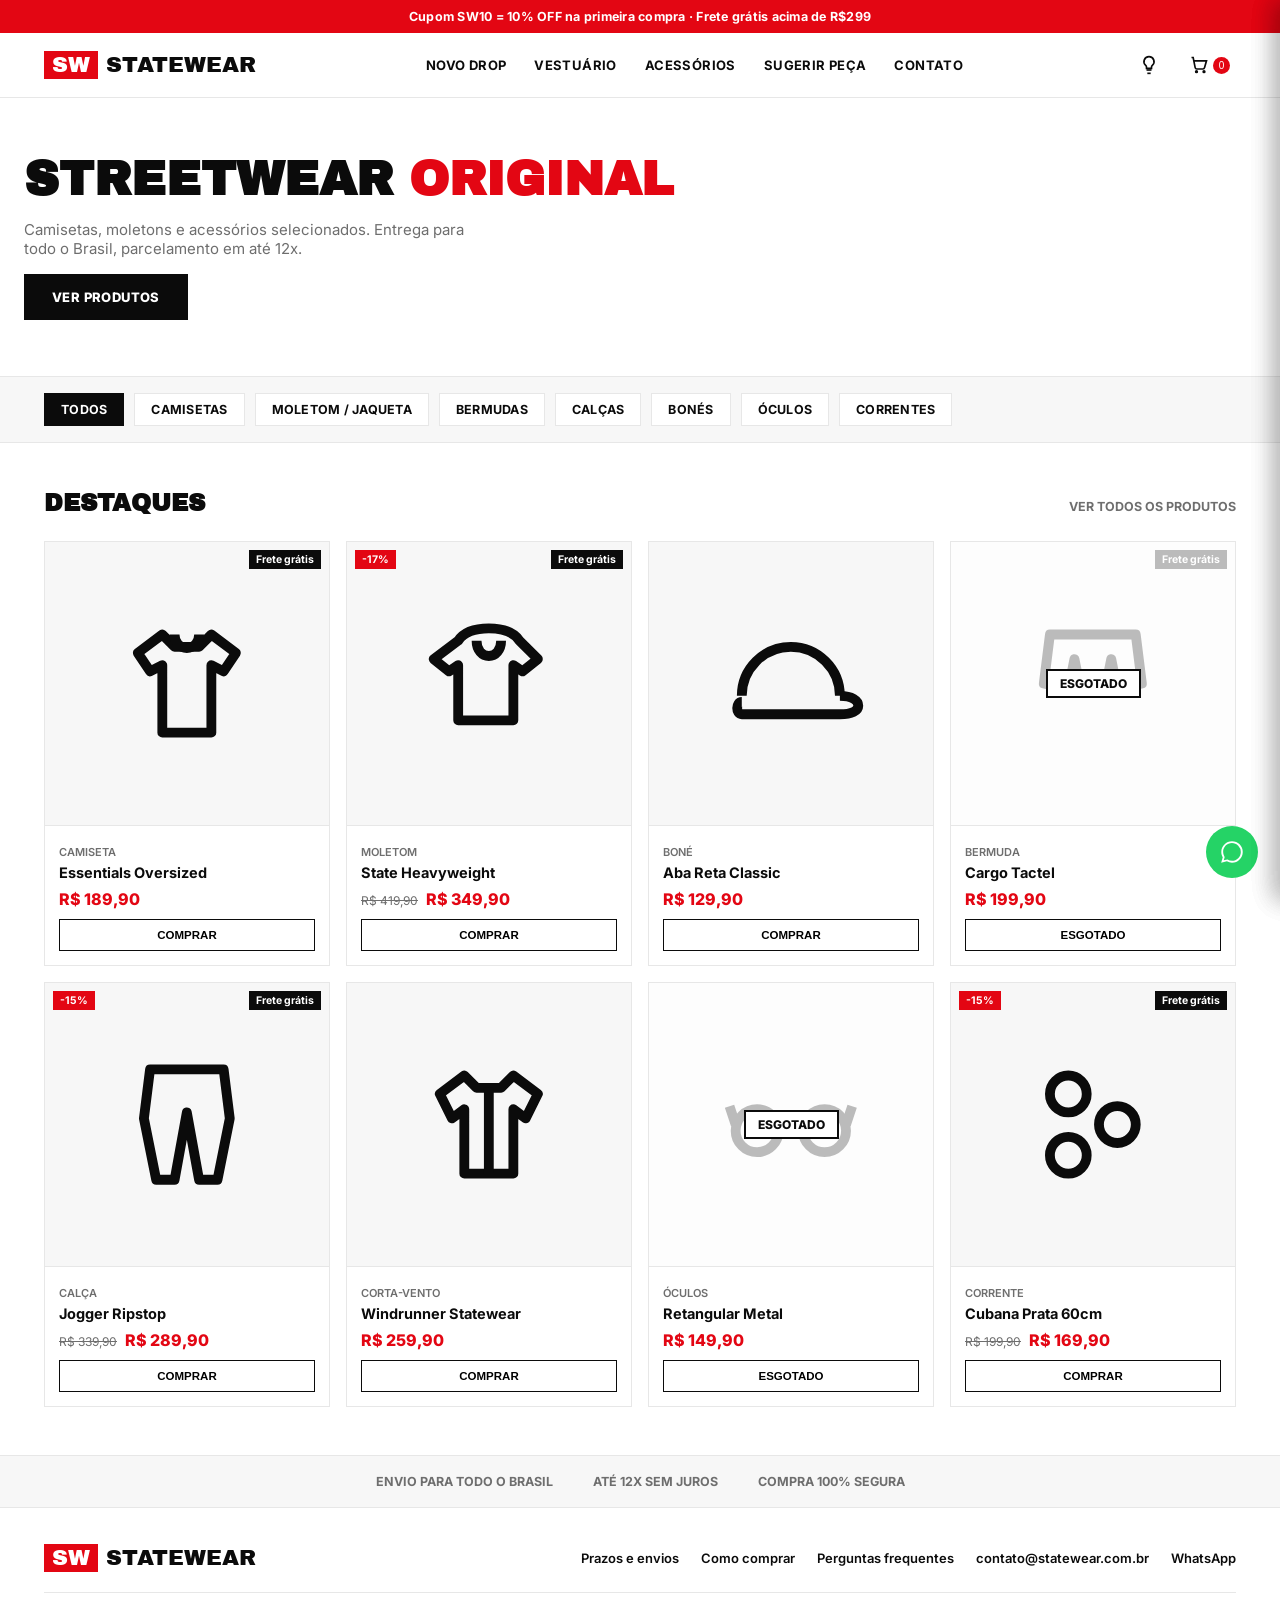
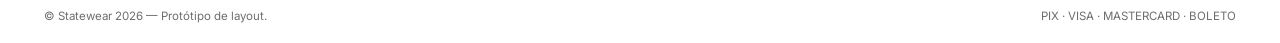
==== index.html @ 1aa6d82e "Add files via upload" ====
<!DOCTYPE html>
<html lang="pt-BR">
<head>
<meta charset="UTF-8">
<meta name="viewport" content="width=device-width, initial-scale=1.0">
<title>STATEWEAR — Streetwear e importados</title>
<link rel="preconnect" href="https://fonts.googleapis.com">
<link rel="preconnect" href="https://fonts.gstatic.com" crossorigin>
<link href="https://fonts.googleapis.com/css2?family=Archivo+Black&family=Inter:wght@400;500;600;700;800&display=swap" rel="stylesheet">
<link rel="stylesheet" href="style.css">
</head>
<body>

<div class="announce">Cupom SW10 = 10% OFF na primeira compra · Frete grátis acima de R$299</div>

<header>
  <div class="nav wrap">
    <a href="#" class="logo"><span class="box">SW</span>STATEWEAR</a>
    <nav class="navlinks">
      <a href="#produtos">Novo drop</a>
      <a href="#produtos">Vestuário</a>
      <a href="#produtos">Acessórios</a>
      <a href="#" id="suggestNavLink">Sugerir peça</a>
      <a href="#contato">Contato</a>
    </nav>
    <div class="navtools">
      <button class="icon-btn" id="suggestBtn" aria-label="Sugerir peça">
        <svg viewBox="0 0 24 24" fill="none" stroke-width="2"><path d="M9 18h6"/><path d="M10 22h4"/><path d="M12 2a6 6 0 0 0-4 10.5c.7.6 1 1.4 1 2.3V16h6v-1.2c0-.9.3-1.7 1-2.3A6 6 0 0 0 12 2z"/></svg>
      </button>
      <button class="icon-btn" id="cartBtn">
        <svg viewBox="0 0 24 24" fill="none" stroke-width="2"><path d="M3 3h2l2.4 12.2a2 2 0 0 0 2 1.6h7.2a2 2 0 0 0 2-1.6L21 7H6"/><circle cx="9" cy="20" r="1"/><circle cx="18" cy="20" r="1"/></svg>
        <span class="cart-count" id="cartCount">0</span>
      </button>
      <button class="burger" id="burgerBtn" aria-label="Menu"><span></span><span></span><span></span></button>
    </div>
  </div>
</header>

<section class="hero">
  <div class="hero__inner">
    <h1>Streetwear <span>original</span></h1>
    <p>Camisetas, moletons e acessórios selecionados. Entrega para todo o Brasil, parcelamento em até 12x.</p>
    <a href="#produtos" class="btn">Ver produtos</a>
  </div>
</section>

<div class="cats-bar">
  <div class="cats-row">
    <a href="#produtos" class="cat-pill active">Todos</a>
    <a href="#produtos" class="cat-pill">Camisetas</a>
    <a href="#produtos" class="cat-pill">Moletom / Jaqueta</a>
    <a href="#produtos" class="cat-pill">Bermudas</a>
    <a href="#produtos" class="cat-pill">Calças</a>
    <a href="#produtos" class="cat-pill">Bonés</a>
    <a href="#produtos" class="cat-pill">Óculos</a>
    <a href="#produtos" class="cat-pill">Correntes</a>
  </div>
</div>

<section id="produtos">
  <div class="wrap">
    <div class="section-head">
      <h2>Destaques</h2>
      <a href="#" class="see-all">Ver todos os produtos</a>
    </div>
    <div class="grid" id="productGrid"></div>
  </div>
</section>

<div class="trust">
  <div class="trust-row">
    <span>Envio para todo o Brasil</span>
    <span>Até 12x sem juros</span>
    <span>Compra 100% segura</span>
  </div>
</div>

<footer id="contato">
  <div class="wrap">
    <div class="foot-row">
      <a href="#" class="logo"><span class="box">SW</span>STATEWEAR</a>
      <div class="foot-links">
        <a href="#">Prazos e envios</a>
        <a href="#">Como comprar</a>
        <a href="#">Perguntas frequentes</a>
        <a href="mailto:contato@statewear.com.br">contato@statewear.com.br</a>
        <a href="https://wa.me/5511999999999" target="_blank">WhatsApp</a>
      </div>
    </div>
    <div class="foot-bottom">
      <span>© Statewear 2026 — Protótipo de layout.</span>
      <span>PIX · VISA · MASTERCARD · BOLETO</span>
    </div>
  </div>
</footer>

<div class="overlay" id="overlay"></div>
<aside class="drawer" id="drawer">
  <button class="drawer-close" id="drawerClose" aria-label="Fechar">×</button>
  <div class="drawer-media" id="drawerMedia"></div>
  <div class="drawer-body">
    <div>
      <span class="drawer-cat" id="drawerCat"></span>
      <h3 class="drawer-name" id="drawerName"></h3>
      <div class="drawer-prices" style="margin-top:8px;">
        <span class="price-old" id="drawerOld"></span>
        <span class="price-new" id="drawerPrice"></span>
      </div>
    </div>

    <div>
      <span class="field-label">Tamanho</span>
      <div class="size-options" id="sizeOptions"></div>
    </div>

    <div>
      <span class="field-label">Quantidade</span>
      <div class="qty-control">
        <button id="qtyMinus" type="button">−</button>
        <span id="qtyValue">1</span>
        <button id="qtyPlus" type="button">+</button>
      </div>
    </div>

    <div>
      <span class="field-label">Calcular frete</span>
      <div class="cep-row">
        <input id="cepInput" type="text" inputmode="numeric" placeholder="00000-000" maxlength="9">
        <button id="calcFreteBtn" type="button">Calcular</button>
      </div>
      <div class="cep-hint">Não sabe o CEP? <a href="http://www.buscacep.correios.com.br/sistemas/buscacep/" target="_blank">Consultar nos Correios</a></div>
      <div id="freteResult"></div>
    </div>

    <button class="drawer-add" id="drawerAddBtn" disabled>Selecione um tamanho</button>
    <span class="drawer-confirm" id="drawerConfirm">Adicionado ao carrinho ✓</span>
  </div>
</aside>

<aside class="drawer" id="cartDrawer">
  <button class="drawer-close" id="cartDrawerClose" aria-label="Fechar">×</button>
  <div class="cart-drawer__header">
    <h3>Seu Carrinho</h3>
  </div>
  <div class="cart-drawer__body">
    <div class="cart-items" id="cartItemsList">
      <div class="cart-empty">Seu carrinho está vazio.</div>
    </div>
  </div>
  <div class="cart-shipping">
    <span class="field-label">Calcular frete</span>
    <div class="cep-row">
      <input id="cartCepInput" type="text" inputmode="numeric" placeholder="00000-000" maxlength="9">
      <button id="cartCalcFreteBtn" type="button">Calcular</button>
    </div>
    <div id="cartFreteOptions"></div>
    <div class="cart-freight-warning" id="cartFreightWarning">O carrinho mudou — calcule o frete de novo antes de finalizar.</div>
  </div>
  <div class="cart-drawer__footer">
    <div class="cart-summary">
      <div class="cart-summary__row">
        <span>Subtotal</span>
        <span id="cartSubtotal">R$ 0,00</span>
      </div>
      <div class="cart-summary__row" id="cartFreteRow" style="display:none;">
        <span>Frete</span>
        <span id="cartFreteValue">R$ 0,00</span>
      </div>
      <div class="cart-summary__row cart-summary__row--total" id="cartTotalRow" style="display:none;">
        <span>Total</span>
        <span id="cartTotalValue">R$ 0,00</span>
      </div>
    </div>
    <button class="drawer-add" id="checkoutBtn" disabled>Selecione o frete</button>
  </div>
</aside>

<aside class="drawer" id="suggestionDrawer">
  <button class="drawer-close" id="suggestionDrawerClose" aria-label="Fechar">×</button>
  <div class="cart-drawer__header">
    <h3>Sugerir uma peça</h3>
  </div>
  <div class="drawer-body">
    <p style="font-size:12.5px;color:var(--gray);margin:0 0 4px;">Não achou o que procurava? Manda pra gente que a gente avalia trazer no próximo lote.</p>

    <div>
      <span class="field-label">Nome da peça *</span>
      <input class="suggestion-input" id="suggName" type="text" placeholder="Ex: Moletom Corteiz Alcatraz">
    </div>

    <div>
      <span class="field-label">Marca / referência</span>
      <input class="suggestion-input" id="suggBrand" type="text" placeholder="Ex: Corteiz, Bape, Essentials...">
    </div>

    <div>
      <span class="field-label">Link de referência</span>
      <input class="suggestion-input" id="suggLink" type="text" placeholder="Link do produto, post do Instagram, etc.">
    </div>

    <div>
      <span class="field-label">Tamanho desejado</span>
      <input class="suggestion-input" id="suggSize" type="text" placeholder="Ex: M">
    </div>

    <div>
      <span class="field-label">Observações</span>
      <textarea class="suggestion-input suggestion-textarea" id="suggNotes" placeholder="Cor, detalhe específico, onde viu a peça..."></textarea>
    </div>

    <div>
      <span class="field-label">Foto de referência</span>
      <div class="upload-area" id="uploadArea">
        <div id="uploadPlaceholder">
          <span class="upload-icon">＋</span>
          <span>Clique ou arraste uma imagem aqui</span>
        </div>
        <div class="upload-preview" id="uploadPreview" style="display:none;">
          <img id="uploadPreviewImg" alt="Pré-visualização da peça sugerida">
          <button type="button" class="upload-remove" id="uploadRemoveBtn">Remover foto</button>
        </div>
        <input type="file" id="suggImageInput" accept="image/*" style="display:none;">
      </div>
    </div>

    <div>
      <span class="field-label">Seu nome *</span>
      <input class="suggestion-input" id="suggYourName" type="text" placeholder="Como podemos te chamar">
    </div>

    <div>
      <span class="field-label">Seu WhatsApp *</span>
      <input class="suggestion-input" id="suggYourPhone" type="text" inputmode="numeric" placeholder="(11) 99999-9999" maxlength="15">
    </div>

    <button class="drawer-add" id="suggestionSendBtn" disabled>Preencha os campos obrigatórios</button>
    <p class="cep-hint" id="suggestionImgHint" style="display:none;">Sua foto foi anexada aqui no navegador — o WhatsApp não permite enviar imagem já preenchida por link, então, na conversa que vai abrir, é só anexar essa mesma foto antes de mandar. 📎</p>
    <span class="drawer-confirm" id="suggestionConfirm">Abrindo o WhatsApp...</span>
  </div>
</aside>

<a class="wa-float" href="https://wa.me/5511972311664" target="_blank" aria-label="WhatsApp">
  <svg viewBox="0 0 24 24"><path d="M12.04 2C6.58 2 2.13 6.45 2.13 11.91c0 1.75.46 3.45 1.33 4.95L2 22l5.29-1.39c1.44.79 3.06 1.2 4.71 1.2h.01c5.46 0 9.91-4.45 9.91-9.91 0-2.65-1.03-5.14-2.9-7.01A9.82 9.82 0 0 0 12.04 2zm0 18.14c-1.48 0-2.93-.4-4.19-1.15l-.3-.18-3.12.82.83-3.04-.2-.31a8.15 8.15 0 0 1-1.25-4.37c0-4.5 3.66-8.16 8.17-8.16 2.18 0 4.23.85 5.77 2.39a8.1 8.1 0 0 1 2.39 5.78c0 4.51-3.67 8.16-8.1 8.16z"/></svg>
</a>

<script src="script.js" defer></script>

</body>
</html>
---- style.css ----
:root {
  --white: #ffffff;
  --black: #0b0b0b;
  --red: #e30613;
  --gray: #6e6e6e;
  --line: #e7e7e7;
  --off: #f7f7f7;
}

* {
  box-sizing: border-box;
}

body {
  margin: 0;
  background: var(--white);
  color: var(--black);
  font-family: 'Inter', sans-serif;
  -webkit-font-smoothing: antialiased;
}

a {
  color: inherit;
  text-decoration: none;
}

img, svg {
  display: block;
  max-width: 100%;
}

.wrap {
  max-width: 1240px;
  margin: 0 auto;
  padding: 0 24px;
}

h1, h2 {
  font-family: 'Archivo Black', sans-serif;
  text-transform: uppercase;
  margin: 0;
  line-height: 1.05;
}

/* ---------- barra de aviso (estática, sem animação) ---------- */
.announce {
  background: var(--red);
  color: var(--white);
  text-align: center;
  padding: 9px 16px;
  font-size: 12.5px;
  font-weight: 700;
  letter-spacing: .02em;
}

/* ---------- header ---------- */
header {
  border-bottom: 1px solid var(--line);
  background: var(--white);
  position: relative; /* para posicionar o menu mobile */
}

.nav {
  display: flex;
  align-items: center;
  justify-content: space-between;
  padding: 18px 24px;
  gap: 20px;
}

.logo {
  font-family: 'Archivo Black', sans-serif;
  font-size: 22px;
  display: flex;
  align-items: center;
  gap: 8px;
}

.logo .box {
  background: var(--red);
  color: var(--white);
  padding: 2px 8px;
}

.navlinks {
  display: flex;
  gap: 28px;
  font-size: 13px;
  font-weight: 700;
  text-transform: uppercase;
  letter-spacing: .03em;
}

.navlinks a:hover {
  color: var(--red);
}

.navtools {
  display: flex;
  align-items: center;
  gap: 18px;
}

.icon-btn {
  background: none;
  border: none;
  cursor: pointer;
  display: flex;
  align-items: center;
  color: var(--black);
}

.icon-btn svg {
  width: 20px;
  height: 20px;
  stroke: var(--black);
}

.cart-count {
  background: var(--red);
  color: var(--white);
  border-radius: 50%;
  width: 17px;
  height: 17px;
  font-size: 10px;
  display: flex;
  align-items: center;
  justify-content: center;
  margin-left: 4px;
}

.burger {
  display: none;
  background: none;
  border: none;
  cursor: pointer;
}

.burger span {
  display: block;
  width: 22px;
  height: 2px;
  background: var(--black);
  margin: 5px 0;
  transition: transform 0.2s ease, opacity 0.2s ease;
}

.burger.active span:nth-child(1) {
  transform: translateY(7px) rotate(45deg);
}

.burger.active span:nth-child(2) {
  opacity: 0;
}

.burger.active span:nth-child(3) {
  transform: translateY(-7px) rotate(-45deg);
}

/* ---------- hero (curto e direto) ---------- */
.hero {
  padding: 56px 24px;
  border-bottom: 1px solid var(--line);
}

.hero__inner {
  max-width: 1240px;
  margin: 0 auto;
  display: flex;
  flex-direction: column;
  align-items: flex-start;
  gap: 16px;
}

.hero h1 {
  font-size: clamp(30px, 4.5vw, 48px);
}

.hero h1 span {
  color: var(--red);
}

.hero p {
  font-size: 15px;
  color: var(--gray);
  max-width: 52ch;
  margin: 0;
}

.btn {
  font-size: 13px;
  font-weight: 800;
  letter-spacing: .03em;
  text-transform: uppercase;
  padding: 13px 26px;
  border: 2px solid var(--black);
  background: var(--black);
  color: var(--white);
  cursor: pointer;
  display: inline-block;
}

.btn:hover {
  background: var(--red);
  border-color: var(--red);
}

/* ---------- categorias: fileira simples de links ---------- */
.cats-bar {
  border-bottom: 1px solid var(--line);
  background: var(--off);
}

.cats-row {
  display: flex;
  flex-wrap: wrap;
  gap: 10px;
  padding: 16px 24px;
  max-width: 1240px;
  margin: 0 auto;
}

.cat-pill {
  font-size: 12.5px;
  font-weight: 700;
  text-transform: uppercase;
  letter-spacing: .02em;
  padding: 8px 16px;
  border: 1px solid var(--line);
  background: var(--white);
}

.cat-pill:hover {
  border-color: var(--black);
}

.cat-pill.active {
  background: var(--black);
  color: var(--white);
  border-color: var(--black);
}

/* ---------- seção de produtos ---------- */
section {
  padding: 48px 0;
}

.section-head {
  display: flex;
  justify-content: space-between;
  align-items: baseline;
  margin-bottom: 24px;
}

.section-head h2 {
  font-size: 24px;
}

.see-all {
  font-size: 12.5px;
  font-weight: 700;
  text-transform: uppercase;
  color: var(--gray);
}

.see-all:hover {
  color: var(--red);
}

.grid {
  display: grid;
  grid-template-columns: repeat(4, 1fr);
  gap: 16px;
}

.card {
  border: 1px solid var(--line);
  cursor: pointer;
}

.card .add-btn {
  cursor: pointer;
}

.card__media {
  position: relative;
  overflow: hidden;
  background: var(--off);
  border-bottom: 1px solid var(--line);
  width: 100%;
  aspect-ratio: 1/1;
}

@supports not (aspect-ratio: 1/1) {
  .card__media {
    height: 0;
    padding-top: 100%;
  }
}

.card__media .angle {
  position: absolute;
  inset: 0;
  display: flex;
  align-items: center;
  justify-content: center;
}

.card__media .angle svg {
  width: 52%;
  height: 52%;
  stroke: var(--black);
}

.card__media .angle.back {
  opacity: 0;
}

.card:hover .angle.front {
  opacity: 0;
}

.card:hover .angle.back {
  opacity: 1;
}

.angle {
  transition: opacity .12s ease;
}

.badge {
  position: absolute;
  top: 8px;
  left: 8px;
  background: var(--red);
  color: var(--white);
  font-size: 10.5px;
  font-weight: 700;
  padding: 3px 7px;
  z-index: 2;
}

.badge.free {
  left: auto;
  right: 8px;
  background: var(--black);
}

.sold-out {
  position: absolute;
  inset: 0;
  background: rgba(255, 255, 255, .72);
  display: flex;
  align-items: center;
  justify-content: center;
  z-index: 3;
}

.sold-out span {
  border: 2px solid var(--black);
  font-size: 12px;
  font-weight: 800;
  padding: 5px 12px;
  background: var(--white);
  text-transform: uppercase;
}

.card__body {
  padding: 14px;
}

.card__cat {
  font-size: 11px;
  color: var(--gray);
  text-transform: uppercase;
  font-weight: 600;
}

.card__name {
  display: block;
  font-size: 14.5px;
  font-weight: 700;
  margin: 4px 0 8px;
}

.card__prices {
  display: flex;
  align-items: baseline;
  gap: 8px;
  margin-bottom: 10px;
}

.price-old {
  font-size: 12px;
  color: var(--gray);
  text-decoration: line-through;
}

.price-new {
  font-size: 16px;
  font-weight: 800;
  color: var(--red);
}

.add-btn {
  width: 100%;
  font-size: 11.5px;
  font-weight: 700;
  text-transform: uppercase;
  border: 1px solid var(--black);
  background: var(--white);
  padding: 9px;
  cursor: pointer;
}

.add-btn:hover {
  background: var(--black);
  color: var(--white);
}

.add-btn:disabled {
  opacity: .35;
  cursor: not-allowed;
}

/* ---------- faixa de confiança (texto simples, sem ícones) ---------- */
.trust {
  border-top: 1px solid var(--line);
  border-bottom: 1px solid var(--line);
  background: var(--off);
}

.trust-row {
  display: flex;
  justify-content: center;
  gap: 40px;
  flex-wrap: wrap;
  padding: 18px 24px;
  font-size: 12.5px;
  font-weight: 700;
  text-transform: uppercase;
  color: var(--gray);
}

/* ---------- footer minimalista ---------- */
footer {
  padding: 36px 0 20px;
}

.foot-row {
  display: flex;
  justify-content: space-between;
  align-items: center;
  flex-wrap: wrap;
  gap: 16px;
  padding-bottom: 20px;
  border-bottom: 1px solid var(--line);
}

.foot-links {
  display: flex;
  gap: 22px;
  font-size: 13px;
  font-weight: 600;
  flex-wrap: wrap;
}

.foot-links a:hover {
  color: var(--red);
}

.foot-bottom {
  display: flex;
  justify-content: space-between;
  padding-top: 16px;
  font-size: 11.5px;
  color: var(--gray);
  flex-wrap: wrap;
  gap: 10px;
}

/* ---------- painel do produto (drawer) ---------- */
.overlay {
  position: fixed;
  inset: 0;
  background: rgba(11, 11, 11, .5);
  z-index: 300;
  opacity: 0;
  pointer-events: none;
  transition: opacity .18s ease;
}

.overlay.open {
  opacity: 1;
  pointer-events: auto;
}

.drawer {
  position: fixed;
  top: 0;
  right: 0;
  height: 100%;
  width: 420px;
  max-width: 92vw;
  background: var(--white);
  z-index: 301;
  transform: translateX(100%);
  transition: transform .22s ease;
  display: flex;
  flex-direction: column;
  overflow-y: auto;
  box-shadow: -6px 0 24px rgba(0, 0, 0, .12);
}

.drawer.open {
  transform: translateX(0);
}

.drawer-close {
  position: absolute;
  top: 14px;
  right: 14px;
  background: none;
  border: none;
  cursor: pointer;
  font-size: 22px;
  line-height: 1;
  width: 32px;
  height: 32px;
}

.drawer-media {
  background: var(--off);
  border-bottom: 1px solid var(--line);
  display: flex;
  align-items: center;
  justify-content: center;
  position: relative;
  width: 100%;
  aspect-ratio: 1/1;
}

@supports not (aspect-ratio: 1/1) {
  .drawer-media {
    height: 0;
    padding-top: 100%;
  }
  .drawer-media svg {
    position: absolute;
    top: 50%;
    left: 50%;
    transform: translate(-50%, -50%);
  }
}

.drawer-media svg {
  width: 44%;
  height: 44%;
  stroke: var(--black);
}

.drawer-body {
  padding: 20px 22px 28px;
  display: flex;
  flex-direction: column;
  gap: 18px;
}

.suggestion-input {
  width: 100%;
  border: 1px solid var(--line);
  padding: 10px 12px;
  font-size: 13.5px;
  font-family: 'Inter', sans-serif;
  background: var(--white);
  color: var(--black);
}

.suggestion-input:focus {
  outline: none;
  border-color: var(--black);
}

.suggestion-textarea {
  resize: vertical;
  min-height: 70px;
  font-family: 'Inter', sans-serif;
}

.upload-area {
  border: 1.5px dashed var(--line);
  padding: 18px;
  text-align: center;
  cursor: pointer;
  transition: border-color .12s ease, background .12s ease;
}

.upload-area:hover,
.upload-area.dragover {
  border-color: var(--black);
  background: var(--off);
}

.upload-area #uploadPlaceholder {
  display: flex;
  flex-direction: column;
  align-items: center;
  gap: 6px;
  font-size: 12.5px;
  color: var(--gray);
  font-weight: 600;
}

.upload-icon {
  font-size: 22px;
  line-height: 1;
  color: var(--gray);
}

.upload-preview {
  display: flex;
  flex-direction: column;
  align-items: center;
  gap: 10px;
}

.upload-preview img {
  max-width: 100%;
  max-height: 160px;
  border: 1px solid var(--line);
  object-fit: cover;
}

.upload-remove {
  background: none;
  border: none;
  color: var(--gray);
  font-size: 11.5px;
  font-weight: 700;
  text-decoration: underline;
  cursor: pointer;
  padding: 0;
  text-transform: uppercase;
}

.upload-remove:hover {
  color: var(--red);
}

.drawer-cat {
  font-size: 11px;
  color: var(--gray);
  text-transform: uppercase;
  font-weight: 700;
}

.drawer-name {
  font-family: 'Archivo Black', sans-serif;
  font-size: 20px;
  text-transform: uppercase;
  margin: 2px 0 0;
}

.drawer-prices {
  display: flex;
  align-items: baseline;
  gap: 10px;
}

.drawer-prices .price-old {
  font-size: 13px;
}

.drawer-prices .price-new {
  font-size: 22px;
}

.field-label {
  font-size: 11.5px;
  font-weight: 700;
  text-transform: uppercase;
  letter-spacing: .03em;
  color: var(--gray);
  margin-bottom: 8px;
  display: block;
}

.size-options {
  display: flex;
  flex-wrap: wrap;
  gap: 8px;
}

.size-opt {
  min-width: 44px;
  padding: 9px 10px;
  border: 1px solid var(--line);
  background: var(--white);
  font-size: 12.5px;
  font-weight: 700;
  cursor: pointer;
  text-align: center;
}

.size-opt:hover {
  border-color: var(--black);
}

.size-opt.selected {
  border-color: var(--black);
  background: var(--black);
  color: var(--white);
}

.qty-control {
  display: flex;
  align-items: center;
  border: 1px solid var(--line);
  width: fit-content;
}

.qty-control button {
  width: 36px;
  height: 36px;
  background: var(--white);
  border: none;
  font-size: 16px;
  cursor: pointer;
}

.qty-control button:hover {
  background: var(--off);
}

.qty-control span {
  width: 40px;
  text-align: center;
  font-size: 14px;
  font-weight: 700;
}

.cep-row {
  display: flex;
  gap: 8px;
}

.cep-row input {
  flex: 1;
  border: 1px solid var(--line);
  padding: 10px 12px;
  font-size: 13.5px;
  font-family: 'Inter', sans-serif;
}

.cep-row input:focus {
  outline: none;
  border-color: var(--black);
}

.cep-row button {
  padding: 10px 16px;
  border: 1px solid var(--black);
  background: var(--white);
  font-size: 12px;
  font-weight: 700;
  text-transform: uppercase;
  cursor: pointer;
  white-space: nowrap;
}

.cep-row button:hover {
  background: var(--black);
  color: var(--white);
}

.cep-row button:disabled {
  opacity: .4;
  cursor: not-allowed;
}

.cep-hint {
  font-size: 11.5px;
  color: var(--gray);
  margin-top: 6px;
}

.cep-hint a {
  text-decoration: underline;
}

.frete-result {
  margin-top: 12px;
  display: flex;
  flex-direction: column;
  gap: 8px;
}

.frete-opt {
  display: flex;
  justify-content: space-between;
  align-items: center;
  border: 1px solid var(--line);
  padding: 10px 12px;
  font-size: 13px;
}

.frete-opt.selectable {
  cursor: pointer;
  transition: border-color .12s ease, background .12s ease;
}

.frete-opt.selectable:hover {
  border-color: var(--black);
}

.frete-opt.selectable.selected {
  border-color: var(--black);
  background: var(--off);
  font-weight: 700;
}

.frete-opt b {
  font-weight: 800;
}

.frete-opt .free-tag {
  color: var(--red);
  font-weight: 800;
}

.frete-loc {
  font-size: 12px;
  color: var(--gray);
  margin-bottom: 2px;
}

.frete-error {
  font-size: 12.5px;
  color: var(--red);
  margin-top: 6px;
}

.drawer-add {
  margin-top: 4px;
  width: 100%;
  padding: 14px;
  font-size: 13px;
  font-weight: 800;
  text-transform: uppercase;
  letter-spacing: .03em;
  border: 2px solid var(--black);
  background: var(--black);
  color: var(--white);
  cursor: pointer;
}

.drawer-add:hover {
  background: var(--red);
  border-color: var(--red);
}

.drawer-add:disabled {
  background: var(--white);
  color: var(--gray);
  border-color: var(--line);
  cursor: not-allowed;
}

.drawer-confirm {
  font-size: 12.5px;
  color: var(--red);
  font-weight: 700;
  text-align: center;
  display: none;
}

.drawer-confirm.show {
  display: block;
}

@media (max-width: 520px) {
  .drawer {
    width: 100%;
    max-width: 100%;
  }
}

/* ---------- whatsapp float ---------- */
.wa-float {
  position: fixed;
  bottom: 22px;
  right: 22px;
  z-index: 200;
  width: 52px;
  height: 52px;
  border-radius: 50%;
  background: #25D366;
  display: flex;
  align-items: center;
  justify-content: center;
}

.wa-float svg {
  width: 26px;
  height: 26px;
  fill: var(--white);
}

/* ---------- mobile ---------- */
@media (max-width: 860px) {
  .navlinks {
    display: none;
    position: absolute;
    top: 100%;
    left: 0;
    width: 100%;
    background: var(--white);
    border-bottom: 1px solid var(--line);
    flex-direction: column;
    padding: 20px 24px;
    gap: 16px;
    z-index: 100;
    box-shadow: 0 10px 15px rgba(0,0,0,0.05);
  }
  .navlinks.open {
    display: flex;
  }
  .burger {
    display: block;
  }
  .grid {
    grid-template-columns: repeat(2, 1fr);
    gap: 12px;
  }
  .wrap {
    padding: 0 16px;
  }
}

@media (max-width: 520px) {
  .card__name {
    font-size: 13px;
    margin: 2px 0 6px;
  }
  .price-new {
    font-size: 14px;
  }
  .price-old {
    font-size: 11px;
  }
  .card__cat {
    font-size: 10px;
  }
  .add-btn {
    font-size: 10.5px;
    padding: 8px;
  }
  .card__body {
    padding: 10px;
  }
}

@media (max-width: 480px) {
  .trust-row {
    gap: 14px;
  }
  .foot-row {
    flex-direction: column;
    align-items: flex-start;
  }
}

/* ---------- cart drawer styles ---------- */
.cart-drawer__header {
  padding: 24px 22px 14px;
  border-bottom: 1px solid var(--line);
}

.cart-drawer__header h3 {
  font-family: 'Archivo Black', sans-serif;
  font-size: 20px;
  text-transform: uppercase;
  margin: 0;
}

.cart-drawer__body {
  flex: 1;
  overflow-y: auto;
  padding: 22px;
}

.cart-drawer__footer {
  padding: 22px;
  border-top: 1px solid var(--line);
  background: var(--white);
}

.cart-empty {
  text-align: center;
  color: var(--gray);
  font-size: 14px;
  padding: 40px 0;
}

.cart-items {
  display: flex;
  flex-direction: column;
  gap: 16px;
}

.cart-item {
  display: flex;
  gap: 12px;
  border-bottom: 1px solid var(--line);
  padding-bottom: 16px;
}

.cart-item:last-child {
  border-bottom: none;
  padding-bottom: 0;
}

.cart-item__media {
  width: 70px;
  height: 70px;
  background: var(--off);
  border: 1px solid var(--line);
  display: flex;
  align-items: center;
  justify-content: center;
  flex-shrink: 0;
  position: relative;
}

.cart-item__media svg {
  width: 60%;
  height: 60%;
  stroke: var(--black);
}

.cart-item__info {
  flex: 1;
  display: flex;
  flex-direction: column;
  justify-content: space-between;
}

.cart-item__name {
  font-size: 13.5px;
  font-weight: 700;
  text-transform: uppercase;
  margin: 0;
}

.cart-item__meta {
  font-size: 11px;
  color: var(--gray);
  font-weight: 600;
  margin-top: 2px;
  display: block;
}

.cart-item__bottom {
  display: flex;
  justify-content: space-between;
  align-items: center;
  margin-top: 6px;
}

.cart-item__qty {
  display: flex;
  align-items: center;
  border: 1px solid var(--line);
}

.cart-item__qty button {
  width: 24px;
  height: 24px;
  background: var(--white);
  border: none;
  font-size: 12px;
  cursor: pointer;
  display: flex;
  align-items: center;
  justify-content: center;
}

.cart-item__qty button:hover {
  background: var(--off);
}

.cart-item__qty span {
  width: 28px;
  text-align: center;
  font-size: 12px;
  font-weight: 700;
}

.cart-item__price {
  font-size: 14px;
  font-weight: 800;
  color: var(--red);
}

.cart-item__remove {
  background: none;
  border: none;
  color: var(--gray);
  font-size: 11px;
  font-weight: 700;
  cursor: pointer;
  padding: 0;
  text-transform: uppercase;
}

.cart-item__remove:hover {
  color: var(--red);
}

.cart-summary {
  display: flex;
  flex-direction: column;
  gap: 8px;
  margin-bottom: 16px;
}

.cart-summary__row {
  display: flex;
  justify-content: space-between;
  font-size: 13px;
  font-weight: 700;
  text-transform: uppercase;
}

.cart-summary__row--total {
  font-size: 16px;
  padding-top: 10px;
  border-top: 1px solid var(--line);
}

.cart-shipping {
  padding: 0 22px 16px;
  border-bottom: 1px solid var(--line);
  margin-bottom: 16px;
}

.cart-shipping .frete-result {
  margin-top: 10px;
}

.cart-freight-warning {
  font-size: 11.5px;
  color: var(--red);
  font-weight: 700;
  margin-top: 8px;
  display: none;
}

.cart-freight-warning.show {
  display: block;
}
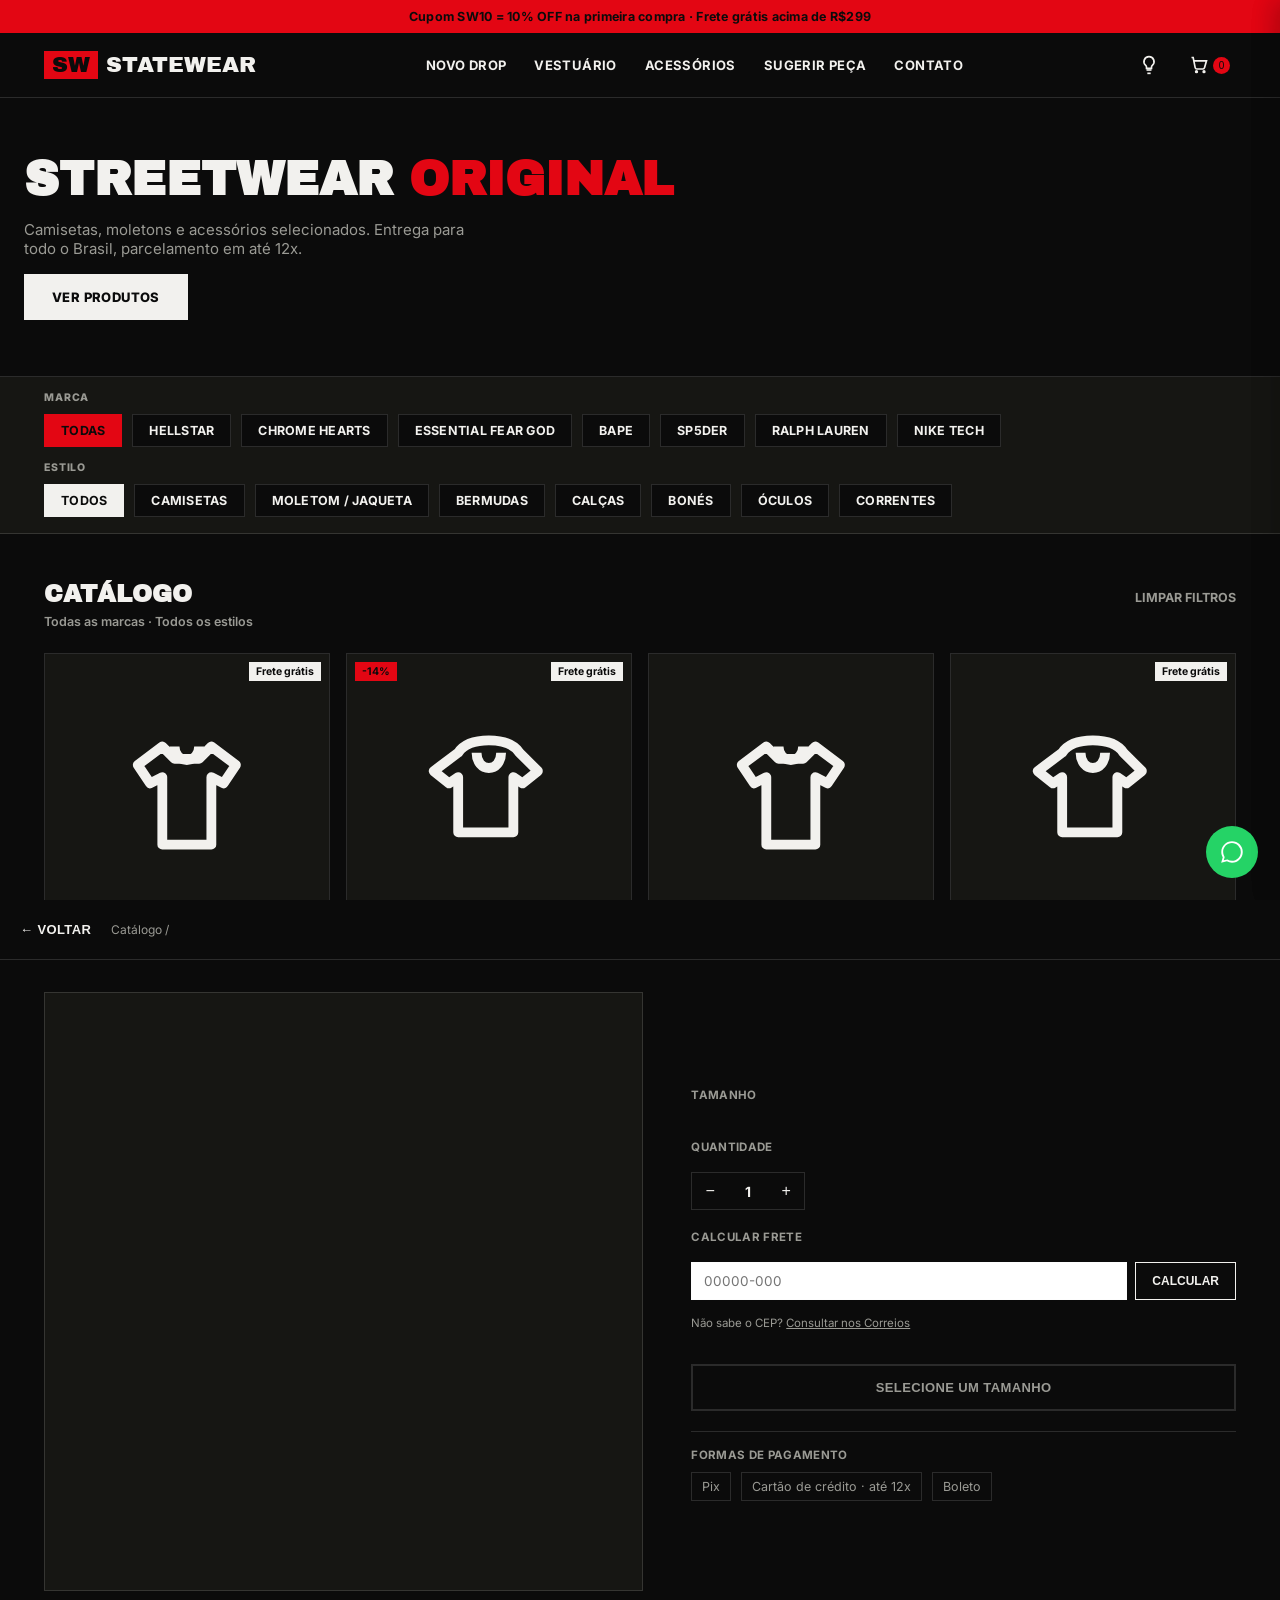
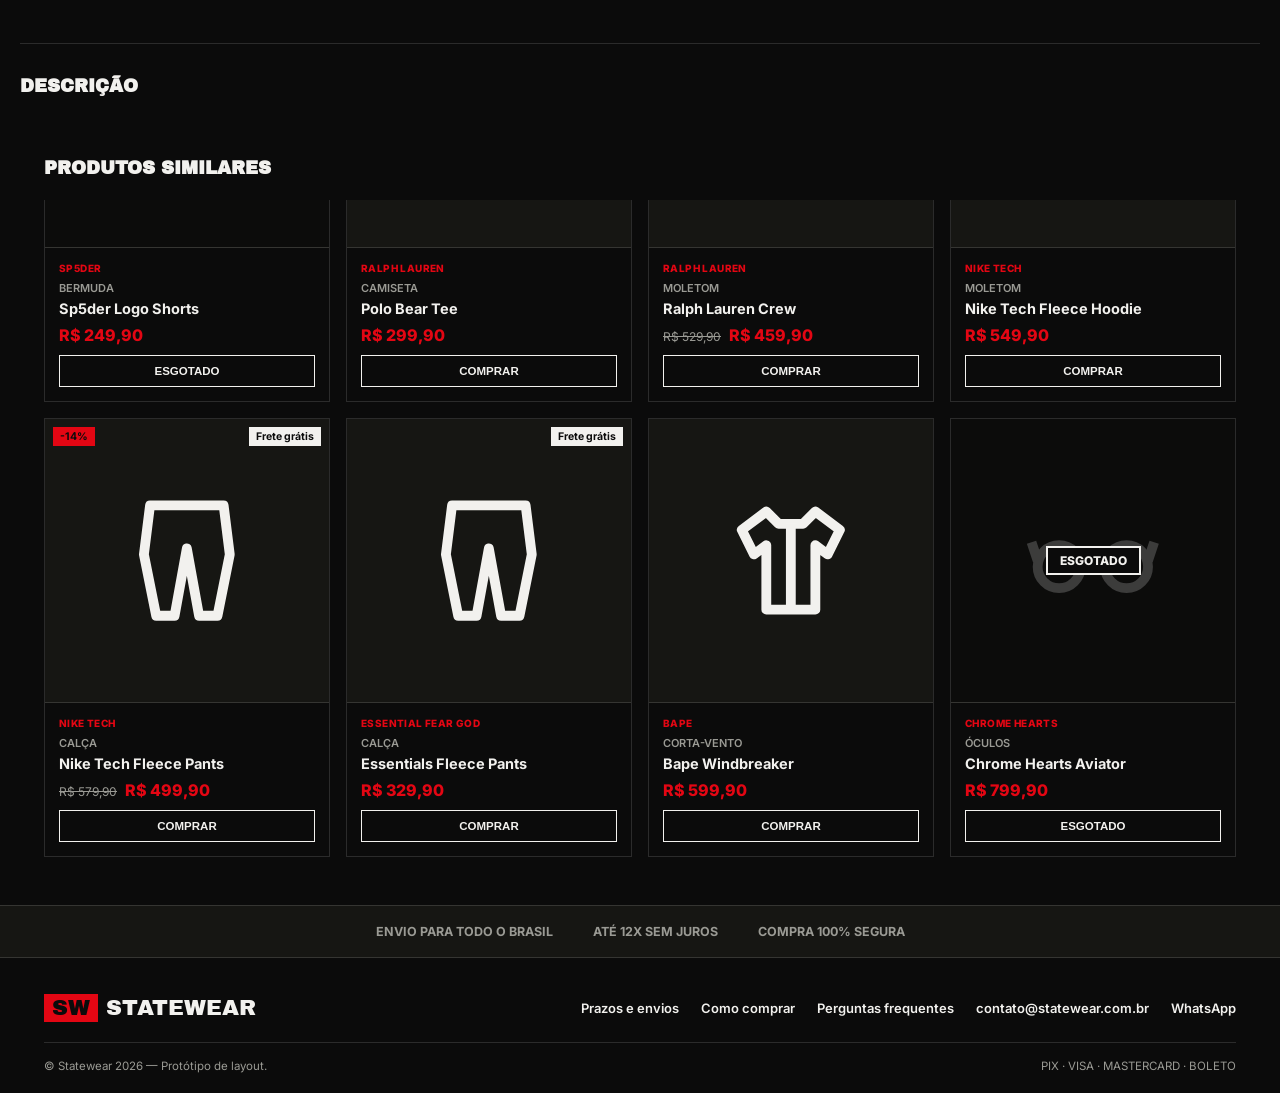
==== commit c53f894d: "Add files via upload" ====
--- a/index.html
+++ b/index.html
@@ -44,26 +44,46 @@
   </div>
 </section>
 
-<div class="cats-bar">
-  <div class="cats-row">
-    <a href="#produtos" class="cat-pill active">Todos</a>
-    <a href="#produtos" class="cat-pill">Camisetas</a>
-    <a href="#produtos" class="cat-pill">Moletom / Jaqueta</a>
-    <a href="#produtos" class="cat-pill">Bermudas</a>
-    <a href="#produtos" class="cat-pill">Calças</a>
-    <a href="#produtos" class="cat-pill">Bonés</a>
-    <a href="#produtos" class="cat-pill">Óculos</a>
-    <a href="#produtos" class="cat-pill">Correntes</a>
+<div class="filters-bar">
+  <div class="filter-group">
+    <span class="filter-label">Marca</span>
+    <div class="filter-row brands-row" id="brandsRow">
+      <button type="button" class="filter-pill active" data-brand="Todas">Todas</button>
+      <button type="button" class="filter-pill" data-brand="HELLSTAR">Hellstar</button>
+      <button type="button" class="filter-pill" data-brand="CHROME HEARTS">Chrome Hearts</button>
+      <button type="button" class="filter-pill" data-brand="ESSENTIAL FEAR GOD">Essential Fear God</button>
+      <button type="button" class="filter-pill" data-brand="BAPE">Bape</button>
+      <button type="button" class="filter-pill" data-brand="SP5DER">Sp5der</button>
+      <button type="button" class="filter-pill" data-brand="RALPH LAUREN">Ralph Lauren</button>
+      <button type="button" class="filter-pill" data-brand="NIKE TECH">Nike Tech</button>
+    </div>
+  </div>
+  <div class="filter-group">
+    <span class="filter-label">Estilo</span>
+    <div class="filter-row cats-row" id="catsRow">
+      <button type="button" class="filter-pill active" data-category="Todos">Todos</button>
+      <button type="button" class="filter-pill" data-category="Camisetas">Camisetas</button>
+      <button type="button" class="filter-pill" data-category="Moletom / Jaqueta">Moletom / Jaqueta</button>
+      <button type="button" class="filter-pill" data-category="Bermudas">Bermudas</button>
+      <button type="button" class="filter-pill" data-category="Calças">Calças</button>
+      <button type="button" class="filter-pill" data-category="Bonés">Bonés</button>
+      <button type="button" class="filter-pill" data-category="Óculos">Óculos</button>
+      <button type="button" class="filter-pill" data-category="Correntes">Correntes</button>
+    </div>
   </div>
 </div>
 
 <section id="produtos">
   <div class="wrap">
     <div class="section-head">
-      <h2>Destaques</h2>
-      <a href="#" class="see-all">Ver todos os produtos</a>
+      <div>
+        <h2 id="catalogTitle">Catálogo</h2>
+        <p class="catalog-subtitle" id="catalogSubtitle">Todas as marcas · Todos os estilos</p>
+      </div>
+      <a href="#" class="see-all" id="clearFiltersBtn">Limpar filtros</a>
     </div>
     <div class="grid" id="productGrid"></div>
+    <p class="catalog-empty" id="catalogEmpty" hidden>Nenhuma peça encontrada com esses filtros. Tente outra marca ou estilo.</p>
   </div>
 </section>
 
@@ -95,50 +115,89 @@
 </footer>
 
 <div class="overlay" id="overlay"></div>
-<aside class="drawer" id="drawer">
-  <button class="drawer-close" id="drawerClose" aria-label="Fechar">×</button>
-  <div class="drawer-media" id="drawerMedia"></div>
-  <div class="drawer-body">
-    <div>
-      <span class="drawer-cat" id="drawerCat"></span>
-      <h3 class="drawer-name" id="drawerName"></h3>
-      <div class="drawer-prices" style="margin-top:8px;">
-        <span class="price-old" id="drawerOld"></span>
-        <span class="price-new" id="drawerPrice"></span>
-      </div>
-    </div>
-
-    <div>
-      <span class="field-label">Tamanho</span>
-      <div class="size-options" id="sizeOptions"></div>
-    </div>
-
-    <div>
-      <span class="field-label">Quantidade</span>
-      <div class="qty-control">
-        <button id="qtyMinus" type="button">−</button>
-        <span id="qtyValue">1</span>
-        <button id="qtyPlus" type="button">+</button>
-      </div>
-    </div>
-
-    <div>
-      <span class="field-label">Calcular frete</span>
-      <div class="cep-row">
-        <input id="cepInput" type="text" inputmode="numeric" placeholder="00000-000" maxlength="9">
-        <button id="calcFreteBtn" type="button">Calcular</button>
-      </div>
-      <div class="cep-hint">Não sabe o CEP? <a href="http://www.buscacep.correios.com.br/sistemas/buscacep/" target="_blank">Consultar nos Correios</a></div>
-      <div id="freteResult"></div>
-    </div>
-
-    <button class="drawer-add" id="drawerAddBtn" disabled>Selecione um tamanho</button>
-    <span class="drawer-confirm" id="drawerConfirm">Adicionado ao carrinho ✓</span>
-  </div>
-</aside>
+
+<div class="product-page" id="productPage">
+  <div class="product-page__topbar">
+    <button class="back-btn" id="productBackBtn" aria-label="Voltar">← Voltar</button>
+    <div class="breadcrumb"><a href="#produtos" id="breadcrumbCatalogo">Catálogo</a> / <span id="breadcrumbCat"></span></div>
+  </div>
+
+  <div class="product-page__scroll">
+    <div class="wrap product-page__layout">
+
+      <div class="product-gallery">
+        <div class="gallery-main" id="galleryMain">
+          <span class="badge" id="galleryDiscount" style="display:none;"></span>
+          <span class="badge free" id="galleryFree" style="display:none;">Frete grátis</span>
+          <div class="sold-out" id="gallerySoldOut" style="display:none;"><span>Esgotado</span></div>
+          <div id="galleryImage"></div>
+        </div>
+        <div class="gallery-thumbs" id="galleryThumbs"></div>
+      </div>
+
+      <div class="product-info">
+        <span class="drawer-brand" id="drawerBrand"></span>
+        <span class="drawer-cat" id="drawerCat"></span>
+        <h1 class="product-title" id="drawerName"></h1>
+
+        <div class="drawer-prices">
+          <span class="price-old" id="drawerOld"></span>
+          <span class="price-new" id="drawerPrice"></span>
+        </div>
+        <div class="installments" id="installments"></div>
+
+        <div class="field-block">
+          <span class="field-label">Tamanho</span>
+          <div class="size-options" id="sizeOptions"></div>
+        </div>
+
+        <div class="field-block">
+          <span class="field-label">Quantidade</span>
+          <div class="qty-control">
+            <button id="qtyMinus" type="button">−</button>
+            <span id="qtyValue">1</span>
+            <button id="qtyPlus" type="button">+</button>
+          </div>
+        </div>
+
+        <div class="field-block">
+          <span class="field-label">Calcular frete</span>
+          <div class="cep-row">
+            <input id="cepInput" type="text" inputmode="numeric" placeholder="00000-000" maxlength="9">
+            <button id="calcFreteBtn" type="button">Calcular</button>
+          </div>
+          <div class="cep-hint">Não sabe o CEP? <a href="http://www.buscacep.correios.com.br/sistemas/buscacep/" target="_blank">Consultar nos Correios</a></div>
+          <div id="freteResult"></div>
+        </div>
+
+        <button class="drawer-add" id="drawerAddBtn" disabled>Selecione um tamanho</button>
+        <span class="drawer-confirm" id="drawerConfirm">Adicionado ao carrinho ✓</span>
+
+        <div class="payment-methods">
+          <span class="field-label">Formas de pagamento</span>
+          <div class="payment-list">
+            <span>Pix</span><span>Cartão de crédito · até 12x</span><span>Boleto</span>
+          </div>
+        </div>
+      </div>
+    </div>
+
+    <div class="wrap product-description">
+      <h3>Descrição</h3>
+      <p id="productDescription"></p>
+    </div>
+
+    <div class="wrap similar-products">
+      <h3>Produtos similares</h3>
+      <div class="grid" id="similarGrid"></div>
+    </div>
+  </div>
+</div>
+
 
 <aside class="drawer" id="cartDrawer">
   <button class="drawer-close" id="cartDrawerClose" aria-label="Fechar">×</button>
+  <div class="drawer-scroll">
   <div class="cart-drawer__header">
     <h3>Seu Carrinho</h3>
   </div>
@@ -173,10 +232,12 @@
     </div>
     <button class="drawer-add" id="checkoutBtn" disabled>Selecione o frete</button>
   </div>
+  </div>
 </aside>
 
 <aside class="drawer" id="suggestionDrawer">
   <button class="drawer-close" id="suggestionDrawerClose" aria-label="Fechar">×</button>
+  <div class="drawer-scroll">
   <div class="cart-drawer__header">
     <h3>Sugerir uma peça</h3>
   </div>
@@ -237,9 +298,10 @@
     <p class="cep-hint" id="suggestionImgHint" style="display:none;">Sua foto foi anexada aqui no navegador — o WhatsApp não permite enviar imagem já preenchida por link, então, na conversa que vai abrir, é só anexar essa mesma foto antes de mandar. 📎</p>
     <span class="drawer-confirm" id="suggestionConfirm">Abrindo o WhatsApp...</span>
   </div>
+  </div>
 </aside>
 
-<a class="wa-float" href="https://wa.me/5511972311664" target="_blank" aria-label="WhatsApp">
+<a class="wa-float" href="https://wa.me/5511999999999" target="_blank" aria-label="WhatsApp">
   <svg viewBox="0 0 24 24"><path d="M12.04 2C6.58 2 2.13 6.45 2.13 11.91c0 1.75.46 3.45 1.33 4.95L2 22l5.29-1.39c1.44.79 3.06 1.2 4.71 1.2h.01c5.46 0 9.91-4.45 9.91-9.91 0-2.65-1.03-5.14-2.9-7.01A9.82 9.82 0 0 0 12.04 2zm0 18.14c-1.48 0-2.93-.4-4.19-1.15l-.3-.18-3.12.82.83-3.04-.2-.31a8.15 8.15 0 0 1-1.25-4.37c0-4.5 3.66-8.16 8.17-8.16 2.18 0 4.23.85 5.77 2.39a8.1 8.1 0 0 1 2.39 5.78c0 4.51-3.67 8.16-8.1 8.16z"/></svg>
 </a>
 
--- a/style.css
+++ b/style.css
@@ -1,10 +1,10 @@
 :root {
-  --white: #ffffff;
-  --black: #0b0b0b;
+  --white: #0b0b0b;
+  --black: #f2f1ee;
   --red: #e30613;
-  --gray: #6e6e6e;
-  --line: #e7e7e7;
-  --off: #f7f7f7;
+  --gray: #9a9a94;
+  --line: rgba(242, 241, 238, 0.14);
+  --off: #161613;
 }
 
 * {
@@ -57,7 +57,7 @@
 header {
   border-bottom: 1px solid var(--line);
   background: var(--white);
-  position: relative; /* para posicionar o menu mobile */
+  position: relative;
 }
 
 .nav {
@@ -142,19 +142,7 @@
   height: 2px;
   background: var(--black);
   margin: 5px 0;
-  transition: transform 0.2s ease, opacity 0.2s ease;
-}
-
-.burger.active span:nth-child(1) {
-  transform: translateY(7px) rotate(45deg);
-}
-
-.burger.active span:nth-child(2) {
-  opacity: 0;
-}
-
-.burger.active span:nth-child(3) {
-  transform: translateY(-7px) rotate(-45deg);
+  transition: transform .2s ease, opacity .2s ease;
 }
 
 /* ---------- hero (curto e direto) ---------- */
@@ -205,22 +193,39 @@
   border-color: var(--red);
 }
 
-/* ---------- categorias: fileira simples de links ---------- */
-.cats-bar {
+/* ---------- filtros: marca + estilo ---------- */
+.filters-bar {
   border-bottom: 1px solid var(--line);
   background: var(--off);
 }
 
-.cats-row {
+.filter-group {
+  max-width: 1240px;
+  margin: 0 auto;
+  padding: 14px 24px 0;
+}
+
+.filter-group:last-child {
+  padding-bottom: 16px;
+}
+
+.filter-label {
+  display: block;
+  font-size: 10.5px;
+  font-weight: 800;
+  text-transform: uppercase;
+  letter-spacing: .08em;
+  color: var(--gray);
+  margin-bottom: 10px;
+}
+
+.filter-row {
   display: flex;
   flex-wrap: wrap;
   gap: 10px;
-  padding: 16px 24px;
-  max-width: 1240px;
-  margin: 0 auto;
-}
-
-.cat-pill {
+}
+
+.filter-pill {
   font-size: 12.5px;
   font-weight: 700;
   text-transform: uppercase;
@@ -228,6 +233,55 @@
   padding: 8px 16px;
   border: 1px solid var(--line);
   background: var(--white);
+  color: var(--black);
+  cursor: pointer;
+  font-family: 'Inter', sans-serif;
+}
+
+.filter-pill:hover {
+  border-color: var(--black);
+}
+
+.filter-pill.active {
+  background: var(--black);
+  color: var(--white);
+  border-color: var(--black);
+}
+
+.brands-row .filter-pill.active {
+  background: var(--red);
+  border-color: var(--red);
+}
+
+.catalog-subtitle {
+  margin: 6px 0 0;
+  font-size: 12.5px;
+  color: var(--gray);
+  font-weight: 600;
+}
+
+.catalog-empty {
+  text-align: center;
+  color: var(--gray);
+  font-size: 14px;
+  padding: 48px 16px;
+  border: 1px dashed var(--line);
+}
+
+/* ---------- categorias (legado removido — usa .filter-pill) ---------- */
+.cats-bar {
+  display: none;
+}
+
+.cat-pill {
+  font-size: 12.5px;
+  font-weight: 700;
+  text-transform: uppercase;
+  letter-spacing: .02em;
+  padding: 8px 16px;
+  border: 1px solid var(--line);
+  background: var(--white);
+  color: var(--black);
 }
 
 .cat-pill:hover {
@@ -349,7 +403,7 @@
 .sold-out {
   position: absolute;
   inset: 0;
-  background: rgba(255, 255, 255, .72);
+  background: rgba(10, 10, 10, .78);
   display: flex;
   align-items: center;
   justify-content: center;
@@ -369,6 +423,16 @@
   padding: 14px;
 }
 
+.card__brand {
+  display: block;
+  font-size: 10px;
+  color: var(--red);
+  text-transform: uppercase;
+  font-weight: 800;
+  letter-spacing: .04em;
+  margin-bottom: 2px;
+}
+
 .card__cat {
   font-size: 11px;
   color: var(--gray);
@@ -409,6 +473,7 @@
   text-transform: uppercase;
   border: 1px solid var(--black);
   background: var(--white);
+  color: var(--black);
   padding: 9px;
   cursor: pointer;
 }
@@ -508,8 +573,14 @@
   transition: transform .22s ease;
   display: flex;
   flex-direction: column;
+  overflow: hidden;
+  box-shadow: -6px 0 24px rgba(0, 0, 0, .12);
+}
+
+.drawer-scroll {
+  flex: 1 1 auto;
   overflow-y: auto;
-  box-shadow: -6px 0 24px rgba(0, 0, 0, .12);
+  -webkit-overflow-scrolling: touch;
 }
 
 .drawer.open {
@@ -520,13 +591,17 @@
   position: absolute;
   top: 14px;
   right: 14px;
-  background: none;
-  border: none;
-  cursor: pointer;
-  font-size: 22px;
+  background: var(--white);
+  color: var(--black);
+  border: 1px solid var(--line);
+  border-radius: 50%;
+  cursor: pointer;
+  font-size: 20px;
   line-height: 1;
-  width: 32px;
-  height: 32px;
+  width: 36px;
+  height: 36px;
+  z-index: 5;
+  box-shadow: 0 2px 6px rgba(0, 0, 0, .08);
 }
 
 .drawer-media {
@@ -647,6 +722,15 @@
   color: var(--red);
 }
 
+.drawer-brand {
+  font-size: 11px;
+  color: var(--red);
+  text-transform: uppercase;
+  font-weight: 800;
+  letter-spacing: .04em;
+  display: block;
+}
+
 .drawer-cat {
   font-size: 11px;
   color: var(--gray);
@@ -696,6 +780,7 @@
   padding: 9px 10px;
   border: 1px solid var(--line);
   background: var(--white);
+  color: var(--black);
   font-size: 12.5px;
   font-weight: 700;
   cursor: pointer;
@@ -723,6 +808,7 @@
   width: 36px;
   height: 36px;
   background: var(--white);
+  color: var(--black);
   border: none;
   font-size: 16px;
   cursor: pointer;
@@ -761,6 +847,7 @@
   padding: 10px 16px;
   border: 1px solid var(--black);
   background: var(--white);
+  color: var(--black);
   font-size: 12px;
   font-weight: 700;
   text-transform: uppercase;
@@ -903,7 +990,7 @@
 .wa-float svg {
   width: 26px;
   height: 26px;
-  fill: var(--white);
+  fill: #ffffff;
 }
 
 /* ---------- mobile ---------- */
@@ -913,20 +1000,35 @@
     position: absolute;
     top: 100%;
     left: 0;
-    width: 100%;
+    right: 0;
+    flex-direction: column;
+    gap: 0;
     background: var(--white);
     border-bottom: 1px solid var(--line);
-    flex-direction: column;
-    padding: 20px 24px;
-    gap: 16px;
-    z-index: 100;
-    box-shadow: 0 10px 15px rgba(0,0,0,0.05);
+    box-shadow: 0 10px 18px rgba(0, 0, 0, .07);
+    z-index: 90;
   }
   .navlinks.open {
     display: flex;
   }
+  .navlinks a {
+    padding: 15px 24px;
+    border-bottom: 1px solid var(--line);
+  }
+  .navlinks a:last-child {
+    border-bottom: none;
+  }
   .burger {
     display: block;
+  }
+  .burger.open span:nth-child(1) {
+    transform: translateY(7px) rotate(45deg);
+  }
+  .burger.open span:nth-child(2) {
+    opacity: 0;
+  }
+  .burger.open span:nth-child(3) {
+    transform: translateY(-7px) rotate(-45deg);
   }
   .grid {
     grid-template-columns: repeat(2, 1fr);
@@ -935,28 +1037,9 @@
   .wrap {
     padding: 0 16px;
   }
-}
-
-@media (max-width: 520px) {
-  .card__name {
-    font-size: 13px;
-    margin: 2px 0 6px;
-  }
-  .price-new {
-    font-size: 14px;
-  }
-  .price-old {
-    font-size: 11px;
-  }
-  .card__cat {
-    font-size: 10px;
-  }
-  .add-btn {
-    font-size: 10.5px;
-    padding: 8px;
-  }
-  .card__body {
-    padding: 10px;
+  .filter-group {
+    padding-left: 16px;
+    padding-right: 16px;
   }
 }
 
@@ -967,6 +1050,21 @@
   .foot-row {
     flex-direction: column;
     align-items: flex-start;
+  }
+}
+
+@media (max-width: 400px) {
+  .grid {
+    gap: 8px;
+  }
+  .card__body {
+    padding: 10px;
+  }
+  .card__name {
+    font-size: 12.5px;
+  }
+  .price-new {
+    font-size: 14px;
   }
 }
 
@@ -1077,6 +1175,7 @@
   width: 24px;
   height: 24px;
   background: var(--white);
+  color: var(--black);
   border: none;
   font-size: 12px;
   cursor: pointer;
@@ -1159,3 +1258,202 @@
 .cart-freight-warning.show {
   display: block;
 }
+
+/* ================= PÁGINA DE PRODUTO (estilo página completa) ================= */
+.product-page {
+  position: fixed;
+  inset: 0;
+  background: var(--white);
+  z-index: 310;
+  transform: translateY(100%);
+  transition: transform .25s ease;
+  display: flex;
+  flex-direction: column;
+  overflow: hidden;
+}
+
+.product-page.open {
+  transform: translateY(0);
+}
+
+.product-page__topbar {
+  display: flex;
+  align-items: center;
+  gap: 20px;
+  padding: 16px 20px;
+  border-bottom: 1px solid var(--line);
+  flex: 0 0 auto;
+}
+
+.back-btn {
+  background: none;
+  border: none;
+  cursor: pointer;
+  font-size: 13px;
+  font-weight: 700;
+  text-transform: uppercase;
+  letter-spacing: .03em;
+  color: var(--black);
+  padding: 6px 0;
+}
+
+.back-btn:hover {
+  color: var(--red);
+}
+
+.breadcrumb {
+  font-size: 12px;
+  color: var(--gray);
+}
+
+.breadcrumb a:hover {
+  color: var(--black);
+}
+
+.product-page__scroll {
+  flex: 1 1 auto;
+  overflow-y: auto;
+  -webkit-overflow-scrolling: touch;
+}
+
+.product-page__layout {
+  display: grid;
+  grid-template-columns: 1.1fr 1fr;
+  gap: 48px;
+  padding-top: 32px;
+  padding-bottom: 32px;
+}
+
+.product-gallery {
+  display: flex;
+  flex-direction: column;
+  gap: 12px;
+}
+
+.gallery-main {
+  position: relative;
+  background: var(--off);
+  border: 1px solid var(--line);
+  aspect-ratio: 1 / 1;
+  display: flex;
+  align-items: center;
+  justify-content: center;
+}
+
+.gallery-main svg {
+  width: 46%;
+  height: 46%;
+  stroke: var(--black);
+}
+
+.gallery-thumbs {
+  display: flex;
+  gap: 10px;
+}
+
+.gallery-thumb {
+  width: 72px;
+  height: 72px;
+  flex: 0 0 auto;
+  border: 1.5px solid var(--line);
+  background: var(--off);
+  display: flex;
+  align-items: center;
+  justify-content: center;
+  cursor: pointer;
+}
+
+.gallery-thumb svg {
+  width: 60%;
+  height: 60%;
+  stroke: var(--black);
+}
+
+.gallery-thumb.active {
+  border-color: var(--black);
+}
+
+.product-info {
+  display: flex;
+  flex-direction: column;
+  gap: 20px;
+}
+
+.product-title {
+  font-family: 'Archivo Black', sans-serif;
+  font-size: 28px;
+  text-transform: uppercase;
+  margin: 4px 0 0;
+  line-height: 1.05;
+}
+
+.installments {
+  font-size: 13px;
+  color: var(--gray);
+  margin-top: -8px;
+}
+
+.field-block {
+  display: flex;
+  flex-direction: column;
+  gap: 10px;
+}
+
+.payment-methods {
+  border-top: 1px solid var(--line);
+  padding-top: 16px;
+}
+
+.payment-list {
+  display: flex;
+  flex-wrap: wrap;
+  gap: 10px;
+  font-size: 12.5px;
+  color: var(--gray);
+  margin-top: 10px;
+}
+
+.payment-list span {
+  border: 1px solid var(--line);
+  padding: 6px 10px;
+}
+
+.product-description {
+  padding: 8px 0 24px;
+  border-top: 1px solid var(--line);
+  margin-top: 8px;
+}
+
+.product-description h3,
+.similar-products h3 {
+  font-family: 'Archivo Black', sans-serif;
+  font-size: 18px;
+  text-transform: uppercase;
+  margin: 24px 0 14px;
+}
+
+.product-description p {
+  font-size: 14px;
+  line-height: 1.7;
+  color: var(--gray);
+  max-width: 70ch;
+}
+
+.similar-products {
+  padding-bottom: 56px;
+}
+
+@media (max-width: 860px) {
+  .product-page__layout {
+    grid-template-columns: 1fr;
+    gap: 24px;
+    padding-top: 20px;
+  }
+  .product-title {
+    font-size: 22px;
+  }
+  .gallery-main svg {
+    width: 40%;
+    height: 40%;
+  }
+}
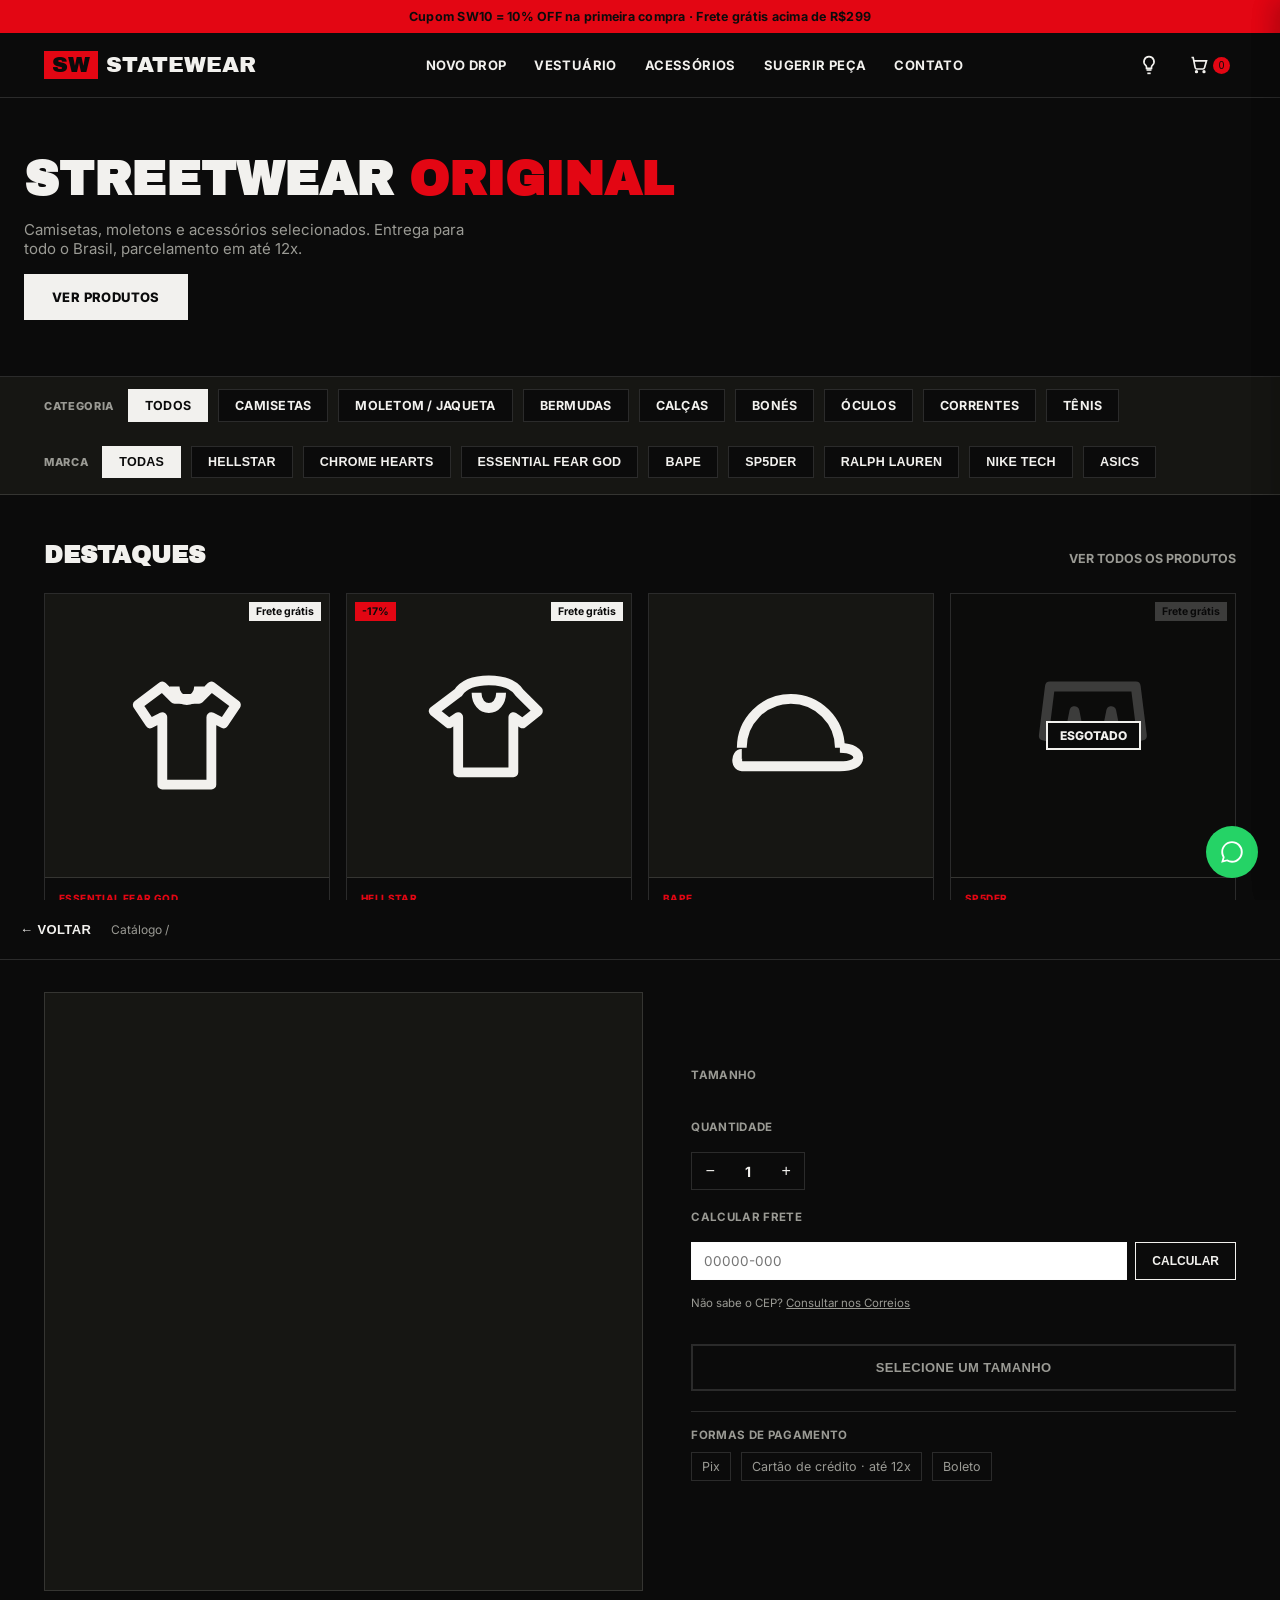
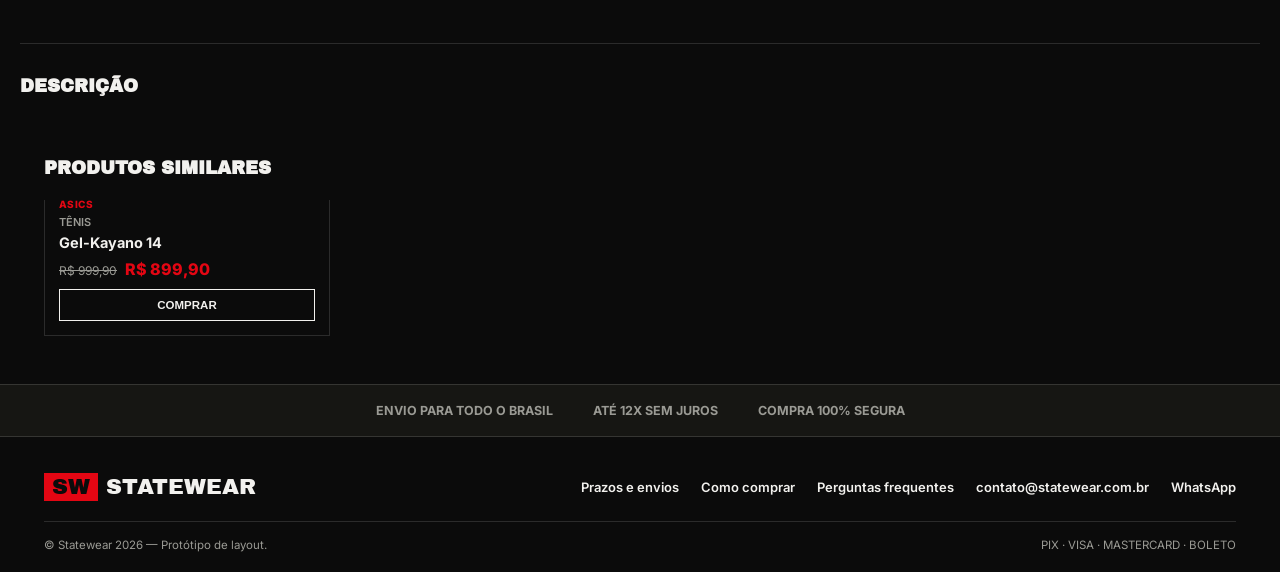
==== commit 522a2500: "Add files via upload" ====
--- a/index.html
+++ b/index.html
@@ -44,46 +44,41 @@
   </div>
 </section>
 
-<div class="filters-bar">
-  <div class="filter-group">
+<div class="cats-bar">
+  <div class="cats-row" id="categoryFilters">
+    <span class="filter-label">Categoria</span>
+    <a href="#produtos" class="cat-pill active">Todos</a>
+    <a href="#produtos" class="cat-pill">Camisetas</a>
+    <a href="#produtos" class="cat-pill">Moletom / Jaqueta</a>
+    <a href="#produtos" class="cat-pill">Bermudas</a>
+    <a href="#produtos" class="cat-pill">Calças</a>
+    <a href="#produtos" class="cat-pill">Bonés</a>
+    <a href="#produtos" class="cat-pill">Óculos</a>
+    <a href="#produtos" class="cat-pill">Correntes</a>
+    <a href="#produtos" class="cat-pill">Tênis</a>
+  </div>
+  <div class="cats-row" id="brandFilters">
     <span class="filter-label">Marca</span>
-    <div class="filter-row brands-row" id="brandsRow">
-      <button type="button" class="filter-pill active" data-brand="Todas">Todas</button>
-      <button type="button" class="filter-pill" data-brand="HELLSTAR">Hellstar</button>
-      <button type="button" class="filter-pill" data-brand="CHROME HEARTS">Chrome Hearts</button>
-      <button type="button" class="filter-pill" data-brand="ESSENTIAL FEAR GOD">Essential Fear God</button>
-      <button type="button" class="filter-pill" data-brand="BAPE">Bape</button>
-      <button type="button" class="filter-pill" data-brand="SP5DER">Sp5der</button>
-      <button type="button" class="filter-pill" data-brand="RALPH LAUREN">Ralph Lauren</button>
-      <button type="button" class="filter-pill" data-brand="NIKE TECH">Nike Tech</button>
-    </div>
-  </div>
-  <div class="filter-group">
-    <span class="filter-label">Estilo</span>
-    <div class="filter-row cats-row" id="catsRow">
-      <button type="button" class="filter-pill active" data-category="Todos">Todos</button>
-      <button type="button" class="filter-pill" data-category="Camisetas">Camisetas</button>
-      <button type="button" class="filter-pill" data-category="Moletom / Jaqueta">Moletom / Jaqueta</button>
-      <button type="button" class="filter-pill" data-category="Bermudas">Bermudas</button>
-      <button type="button" class="filter-pill" data-category="Calças">Calças</button>
-      <button type="button" class="filter-pill" data-category="Bonés">Bonés</button>
-      <button type="button" class="filter-pill" data-category="Óculos">Óculos</button>
-      <button type="button" class="filter-pill" data-category="Correntes">Correntes</button>
-    </div>
+    <button type="button" class="cat-pill brand-pill active" data-brand="Todas">Todas</button>
+    <button type="button" class="cat-pill brand-pill" data-brand="HELLSTAR">Hellstar</button>
+    <button type="button" class="cat-pill brand-pill" data-brand="CHROME HEARTS">Chrome Hearts</button>
+    <button type="button" class="cat-pill brand-pill" data-brand="ESSENTIAL FEAR GOD">Essential Fear God</button>
+    <button type="button" class="cat-pill brand-pill" data-brand="BAPE">Bape</button>
+    <button type="button" class="cat-pill brand-pill" data-brand="SP5DER">Sp5der</button>
+    <button type="button" class="cat-pill brand-pill" data-brand="RALPH LAUREN">Ralph Lauren</button>
+    <button type="button" class="cat-pill brand-pill" data-brand="NIKE TECH">Nike Tech</button>
+    <button type="button" class="cat-pill brand-pill" data-brand="ASICS">Asics</button>
   </div>
 </div>
 
 <section id="produtos">
   <div class="wrap">
     <div class="section-head">
-      <div>
-        <h2 id="catalogTitle">Catálogo</h2>
-        <p class="catalog-subtitle" id="catalogSubtitle">Todas as marcas · Todos os estilos</p>
-      </div>
-      <a href="#" class="see-all" id="clearFiltersBtn">Limpar filtros</a>
+      <h2>Destaques</h2>
+      <a href="#" class="see-all">Ver todos os produtos</a>
     </div>
     <div class="grid" id="productGrid"></div>
-    <p class="catalog-empty" id="catalogEmpty" hidden>Nenhuma peça encontrada com esses filtros. Tente outra marca ou estilo.</p>
+    <p class="catalog-empty" id="catalogEmpty" style="display:none;">Nenhuma peça encontrada com esses filtros. <a href="#" class="see-all" id="clearFiltersLink">Limpar filtros</a></p>
   </div>
 </section>
 
@@ -136,7 +131,6 @@
       </div>
 
       <div class="product-info">
-        <span class="drawer-brand" id="drawerBrand"></span>
         <span class="drawer-cat" id="drawerCat"></span>
         <h1 class="product-title" id="drawerName"></h1>
 
@@ -145,6 +139,11 @@
           <span class="price-new" id="drawerPrice"></span>
         </div>
         <div class="installments" id="installments"></div>
+
+        <div class="field-block" id="colorBlock" style="display:none;">
+          <span class="field-label">Cor: <span id="colorSelectedName"></span></span>
+          <div class="color-options" id="colorOptions"></div>
+        </div>
 
         <div class="field-block">
           <span class="field-label">Tamanho</span>
--- a/style.css
+++ b/style.css
@@ -193,39 +193,33 @@
   border-color: var(--red);
 }
 
-/* ---------- filtros: marca + estilo ---------- */
-.filters-bar {
+/* ---------- categorias e marcas: fileiras de filtro ---------- */
+.cats-bar {
   border-bottom: 1px solid var(--line);
   background: var(--off);
-}
-
-.filter-group {
+  padding-bottom: 4px;
+}
+
+.cats-row {
+  display: flex;
+  flex-wrap: wrap;
+  align-items: center;
+  gap: 10px;
+  padding: 12px 24px;
   max-width: 1240px;
   margin: 0 auto;
-  padding: 14px 24px 0;
-}
-
-.filter-group:last-child {
-  padding-bottom: 16px;
 }
 
 .filter-label {
-  display: block;
-  font-size: 10.5px;
+  font-size: 11px;
   font-weight: 800;
   text-transform: uppercase;
-  letter-spacing: .08em;
-  color: var(--gray);
-  margin-bottom: 10px;
-}
-
-.filter-row {
-  display: flex;
-  flex-wrap: wrap;
-  gap: 10px;
-}
-
-.filter-pill {
+  letter-spacing: .06em;
+  color: var(--gray);
+  margin-right: 4px;
+}
+
+.cat-pill {
   font-size: 12.5px;
   font-weight: 700;
   text-transform: uppercase;
@@ -235,53 +229,6 @@
   background: var(--white);
   color: var(--black);
   cursor: pointer;
-  font-family: 'Inter', sans-serif;
-}
-
-.filter-pill:hover {
-  border-color: var(--black);
-}
-
-.filter-pill.active {
-  background: var(--black);
-  color: var(--white);
-  border-color: var(--black);
-}
-
-.brands-row .filter-pill.active {
-  background: var(--red);
-  border-color: var(--red);
-}
-
-.catalog-subtitle {
-  margin: 6px 0 0;
-  font-size: 12.5px;
-  color: var(--gray);
-  font-weight: 600;
-}
-
-.catalog-empty {
-  text-align: center;
-  color: var(--gray);
-  font-size: 14px;
-  padding: 48px 16px;
-  border: 1px dashed var(--line);
-}
-
-/* ---------- categorias (legado removido — usa .filter-pill) ---------- */
-.cats-bar {
-  display: none;
-}
-
-.cat-pill {
-  font-size: 12.5px;
-  font-weight: 700;
-  text-transform: uppercase;
-  letter-spacing: .02em;
-  padding: 8px 16px;
-  border: 1px solid var(--line);
-  background: var(--white);
-  color: var(--black);
 }
 
 .cat-pill:hover {
@@ -292,6 +239,17 @@
   background: var(--black);
   color: var(--white);
   border-color: var(--black);
+}
+
+.catalog-empty {
+  padding: 40px 0;
+  text-align: center;
+  color: var(--gray);
+  font-size: 14px;
+}
+
+.catalog-empty .see-all {
+  margin-left: 6px;
 }
 
 /* ---------- seção de produtos ---------- */
@@ -368,14 +326,7 @@
 
 .card__media .angle.back {
   opacity: 0;
-}
-
-.card:hover .angle.front {
-  opacity: 0;
-}
-
-.card:hover .angle.back {
-  opacity: 1;
+  display: none;
 }
 
 .angle {
@@ -424,13 +375,12 @@
 }
 
 .card__brand {
-  display: block;
   font-size: 10px;
   color: var(--red);
   text-transform: uppercase;
   font-weight: 800;
   letter-spacing: .04em;
-  margin-bottom: 2px;
+  display: block;
 }
 
 .card__cat {
@@ -722,15 +672,6 @@
   color: var(--red);
 }
 
-.drawer-brand {
-  font-size: 11px;
-  color: var(--red);
-  text-transform: uppercase;
-  font-weight: 800;
-  letter-spacing: .04em;
-  display: block;
-}
-
 .drawer-cat {
   font-size: 11px;
   color: var(--gray);
@@ -795,6 +736,44 @@
   border-color: var(--black);
   background: var(--black);
   color: var(--white);
+}
+
+.color-options {
+  display: flex;
+  flex-wrap: wrap;
+  gap: 10px;
+}
+
+.color-opt {
+  width: 34px;
+  height: 34px;
+  border-radius: 50%;
+  border: 2px solid var(--line);
+  cursor: pointer;
+  padding: 2px;
+  position: relative;
+}
+
+.color-opt__swatch {
+  display: block;
+  width: 100%;
+  height: 100%;
+  border-radius: 50%;
+  border: 1px solid rgba(0, 0, 0, .25);
+}
+
+.color-opt:hover {
+  border-color: var(--gray);
+}
+
+.color-opt.selected {
+  border-color: var(--red);
+}
+
+#colorSelectedName {
+  color: var(--black);
+  text-transform: none;
+  font-weight: 700;
 }
 
 .qty-control {
@@ -1037,10 +1016,6 @@
   .wrap {
     padding: 0 16px;
   }
-  .filter-group {
-    padding-left: 16px;
-    padding-right: 16px;
-  }
 }
 
 @media (max-width: 480px) {
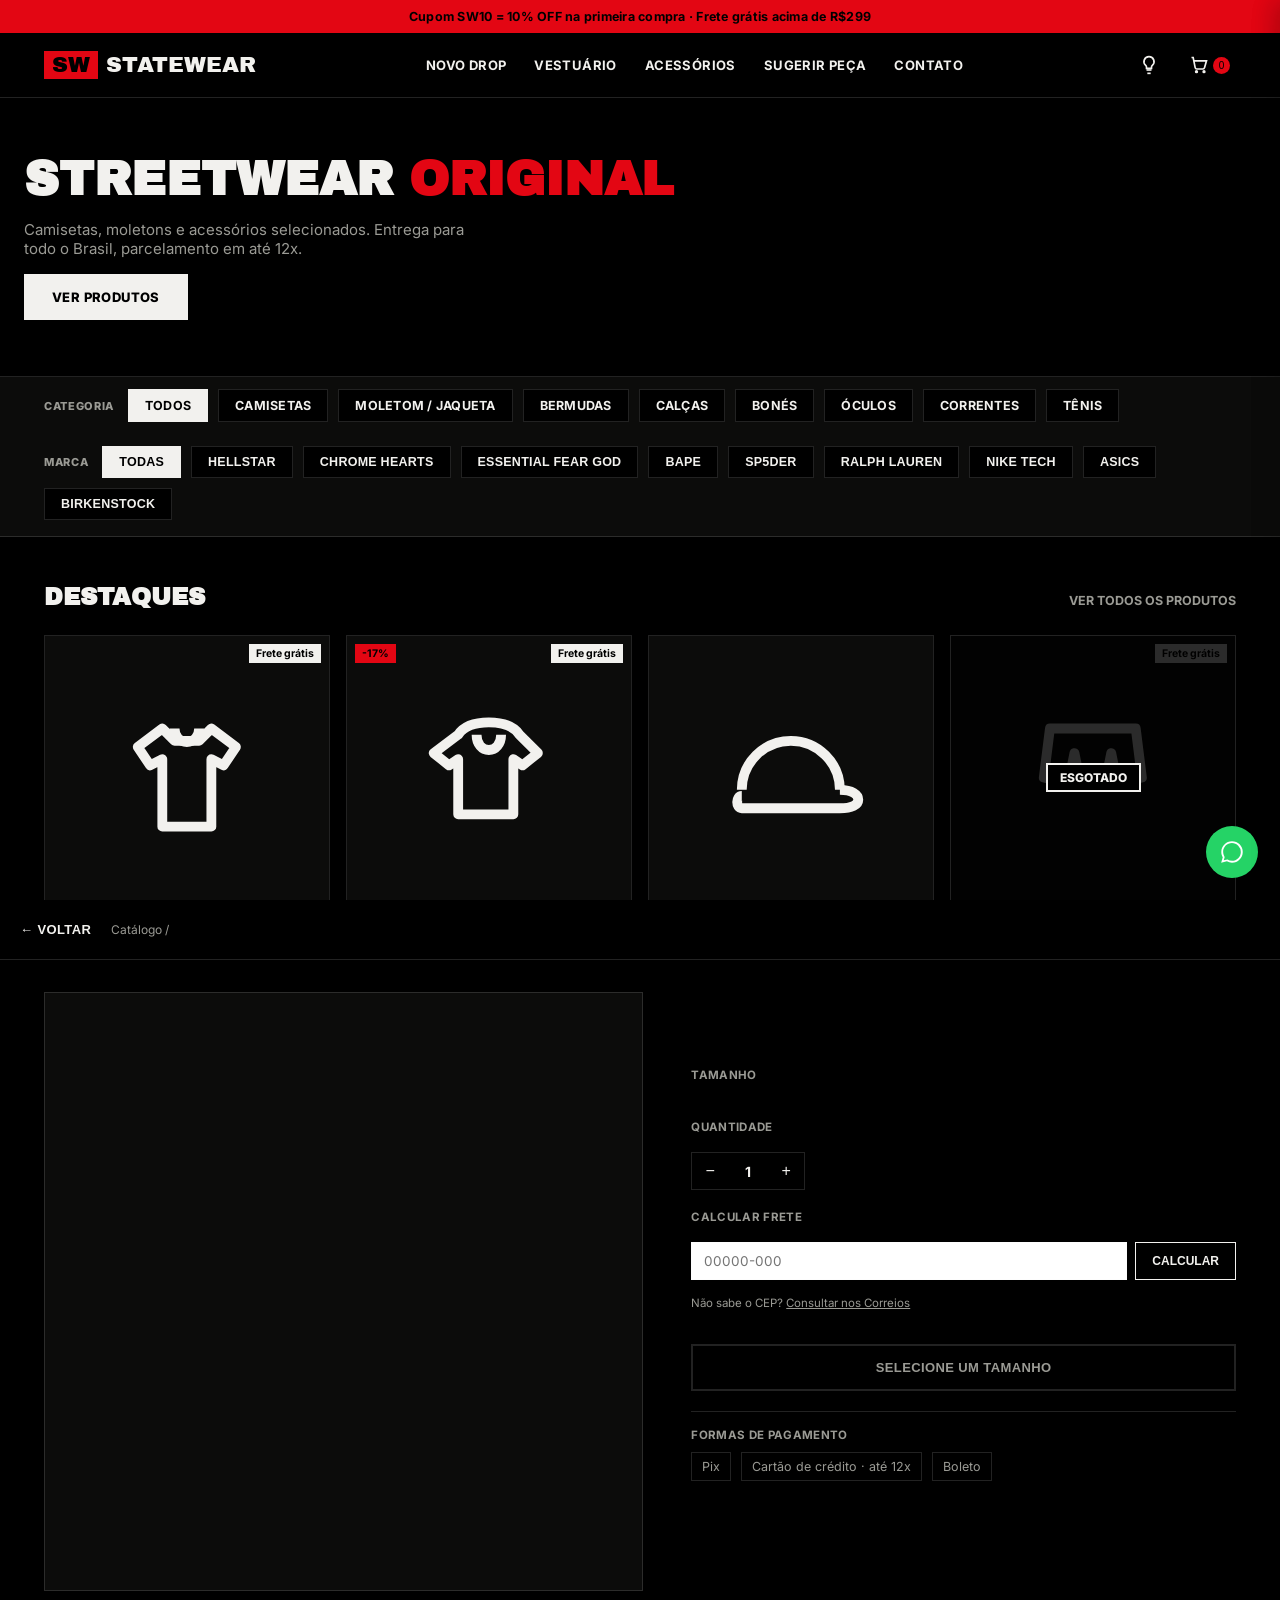
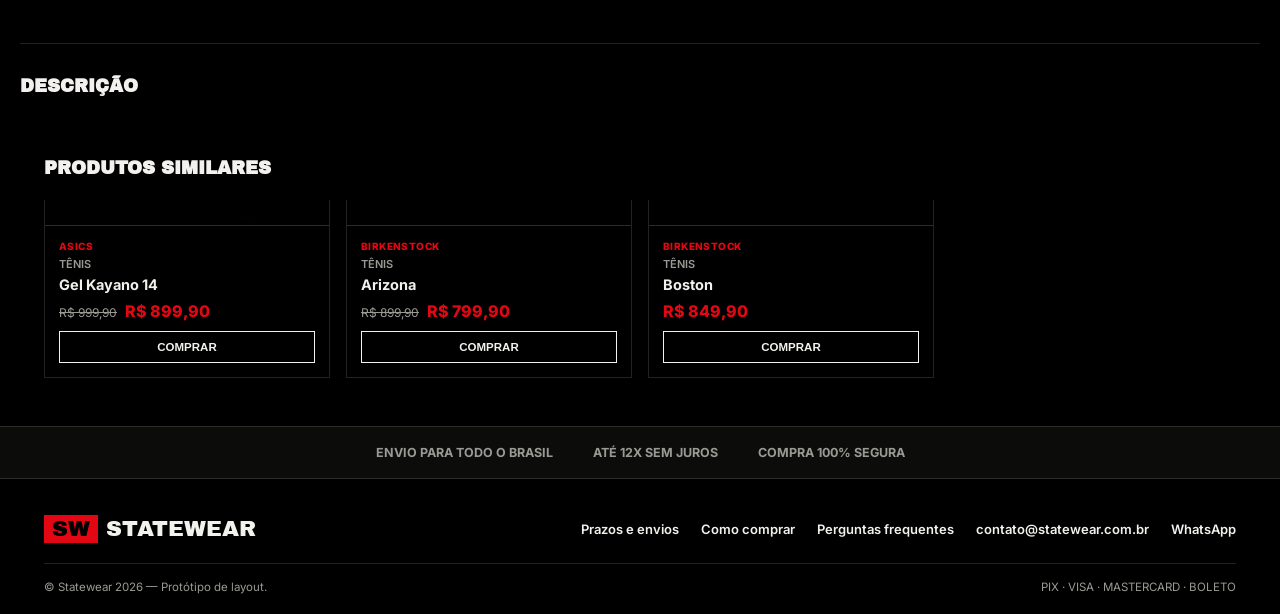
==== commit b33aec73: "Add files via upload" ====
--- a/index.html
+++ b/index.html
@@ -68,6 +68,7 @@
     <button type="button" class="cat-pill brand-pill" data-brand="RALPH LAUREN">Ralph Lauren</button>
     <button type="button" class="cat-pill brand-pill" data-brand="NIKE TECH">Nike Tech</button>
     <button type="button" class="cat-pill brand-pill" data-brand="ASICS">Asics</button>
+    <button type="button" class="cat-pill brand-pill" data-brand="BIRKENSTOCK">Birkenstock</button>
   </div>
 </div>
 
--- a/style.css
+++ b/style.css
@@ -1,10 +1,10 @@
 :root {
-  --white: #0b0b0b;
+  --white: #000000;
   --black: #f2f1ee;
   --red: #e30613;
   --gray: #9a9a94;
   --line: rgba(242, 241, 238, 0.14);
-  --off: #161613;
+  --off: #0c0c0b;
 }
 
 * {
@@ -324,6 +324,13 @@
   stroke: var(--black);
 }
 
+.card__media .angle img {
+  width: 100%;
+  height: 100%;
+  object-fit: cover;
+  display: block;
+}
+
 .card__media .angle.back {
   opacity: 0;
   display: none;
@@ -354,7 +361,7 @@
 .sold-out {
   position: absolute;
   inset: 0;
-  background: rgba(10, 10, 10, .78);
+  background: rgba(0, 0, 0, .82);
   display: flex;
   align-items: center;
   justify-content: center;
@@ -498,7 +505,7 @@
 .overlay {
   position: fixed;
   inset: 0;
-  background: rgba(11, 11, 11, .5);
+  background: rgba(0, 0, 0, .6);
   z-index: 300;
   opacity: 0;
   pointer-events: none;
@@ -745,13 +752,14 @@
 }
 
 .color-opt {
-  width: 34px;
-  height: 34px;
+  width: 46px;
+  height: 46px;
   border-radius: 50%;
   border: 2px solid var(--line);
   cursor: pointer;
   padding: 2px;
   position: relative;
+  background: var(--off);
 }
 
 .color-opt__swatch {
@@ -760,6 +768,8 @@
   height: 100%;
   border-radius: 50%;
   border: 1px solid rgba(0, 0, 0, .25);
+  object-fit: cover;
+  object-position: center;
 }
 
 .color-opt:hover {
@@ -1111,6 +1121,13 @@
   stroke: var(--black);
 }
 
+.cart-item__media img {
+  width: 100%;
+  height: 100%;
+  object-fit: cover;
+  display: block;
+}
+
 .cart-item__info {
   flex: 1;
   display: flex;
@@ -1321,6 +1338,19 @@
   stroke: var(--black);
 }
 
+.gallery-main img,
+.gallery-main #galleryImage {
+  width: 100%;
+  height: 100%;
+}
+
+.gallery-main #galleryImage img {
+  width: 100%;
+  height: 100%;
+  object-fit: cover;
+  display: block;
+}
+
 .gallery-thumbs {
   display: flex;
   gap: 10px;
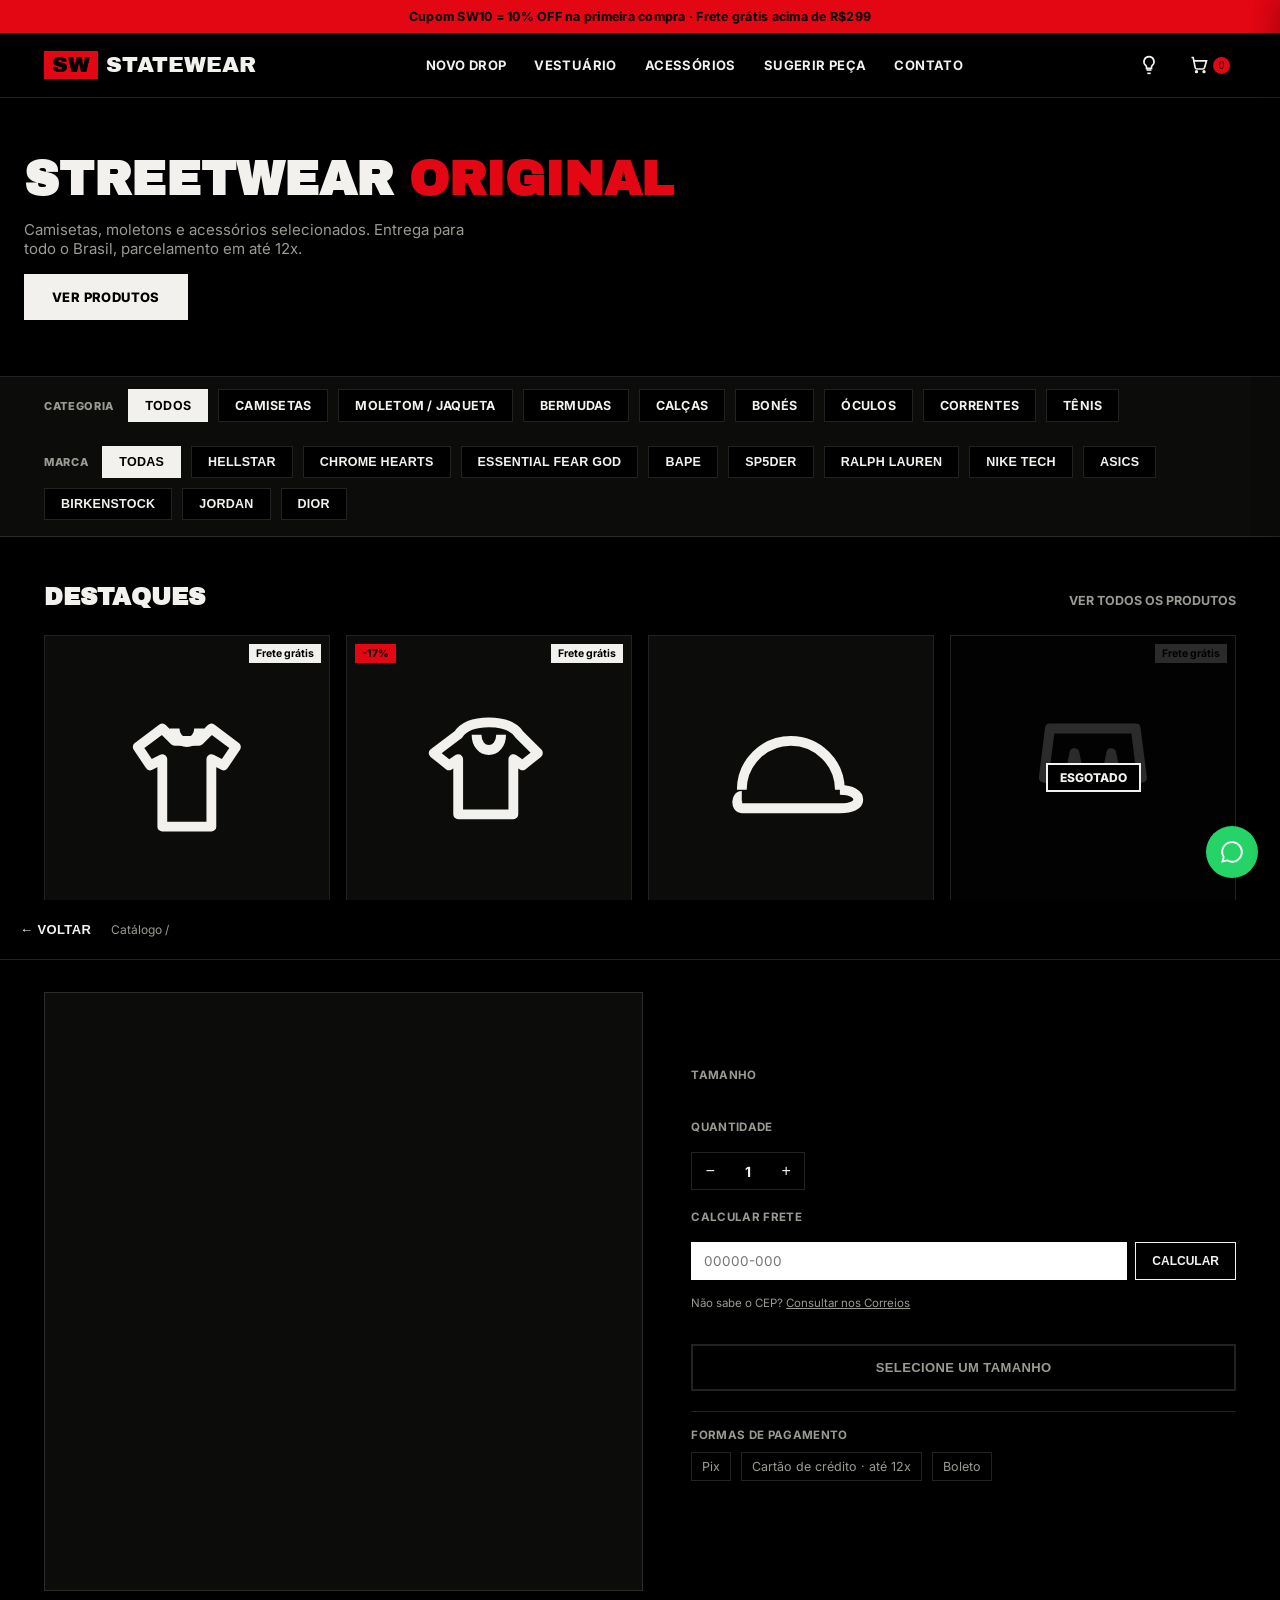
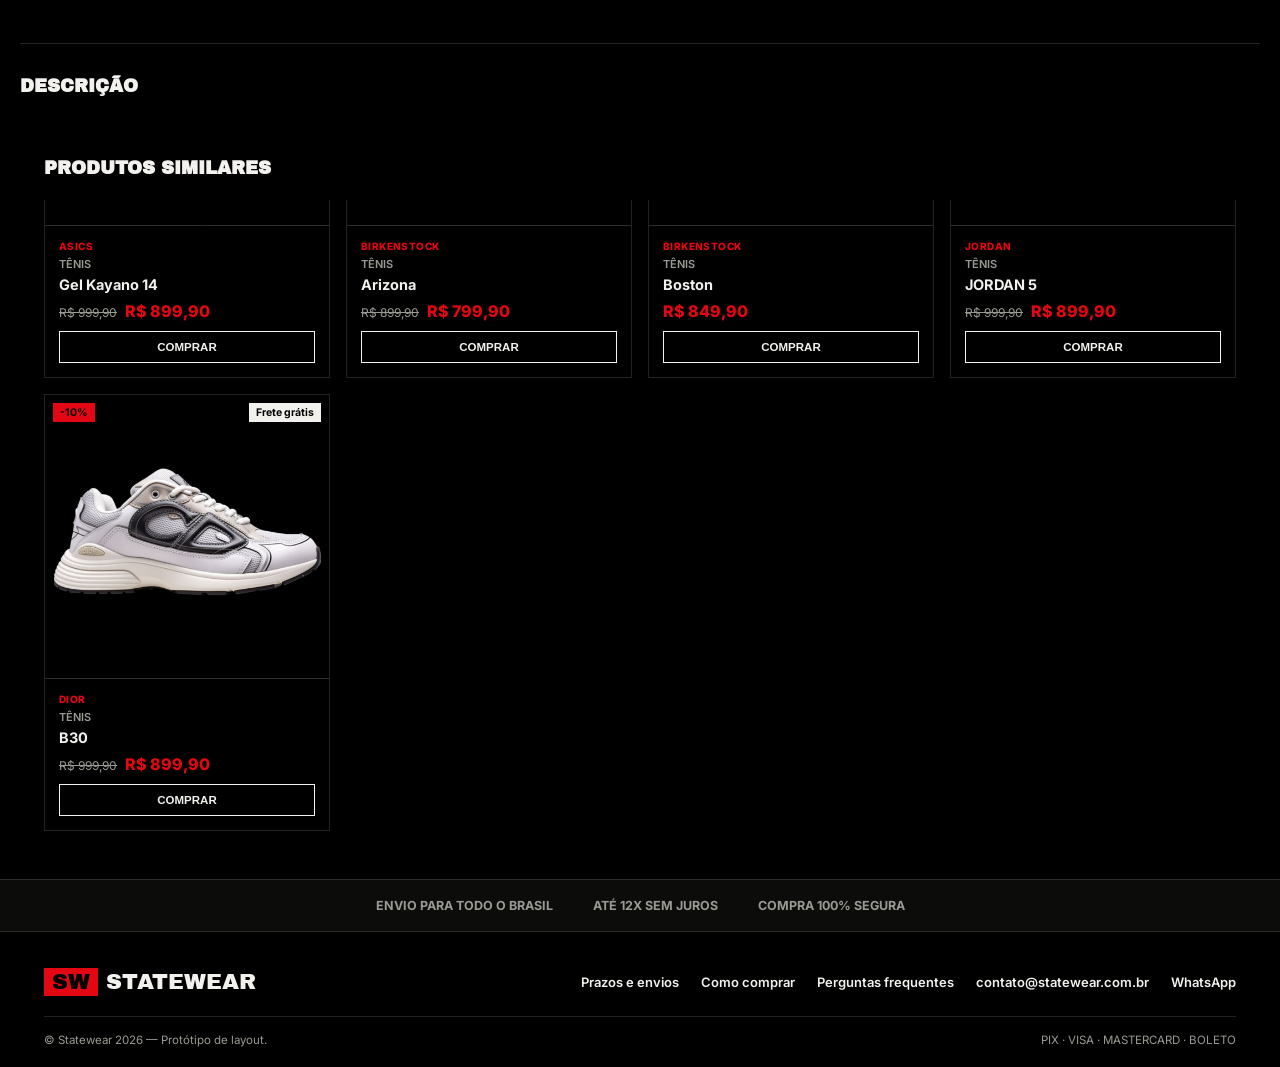
==== commit e1c9b5a5: "Add files via upload" ====
--- a/index.html
+++ b/index.html
@@ -69,6 +69,8 @@
     <button type="button" class="cat-pill brand-pill" data-brand="NIKE TECH">Nike Tech</button>
     <button type="button" class="cat-pill brand-pill" data-brand="ASICS">Asics</button>
     <button type="button" class="cat-pill brand-pill" data-brand="BIRKENSTOCK">Birkenstock</button>
+    <button type="button" class="cat-pill brand-pill" data-brand="JORDAN">Jordan</button>
+    <button type="button" class="cat-pill brand-pill" data-brand="DIOR">Dior</button>
   </div>
 </div>
 
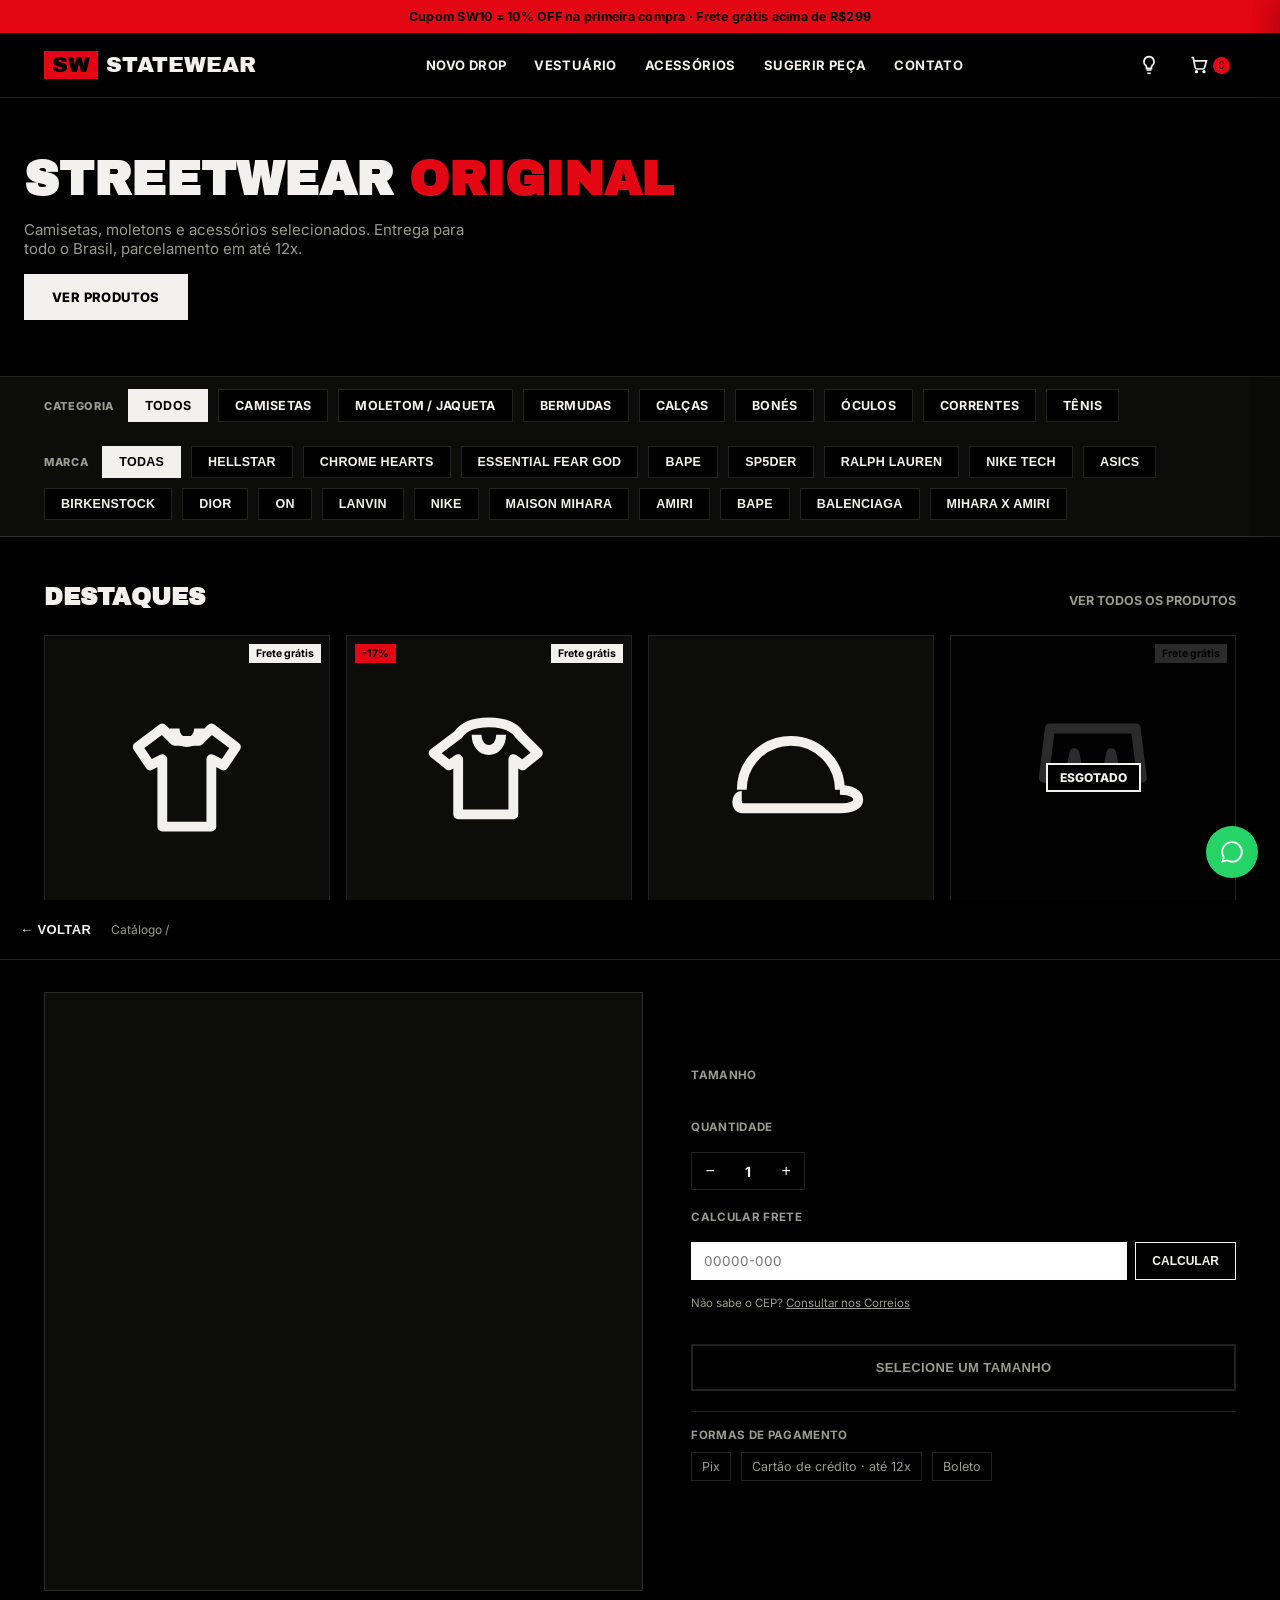
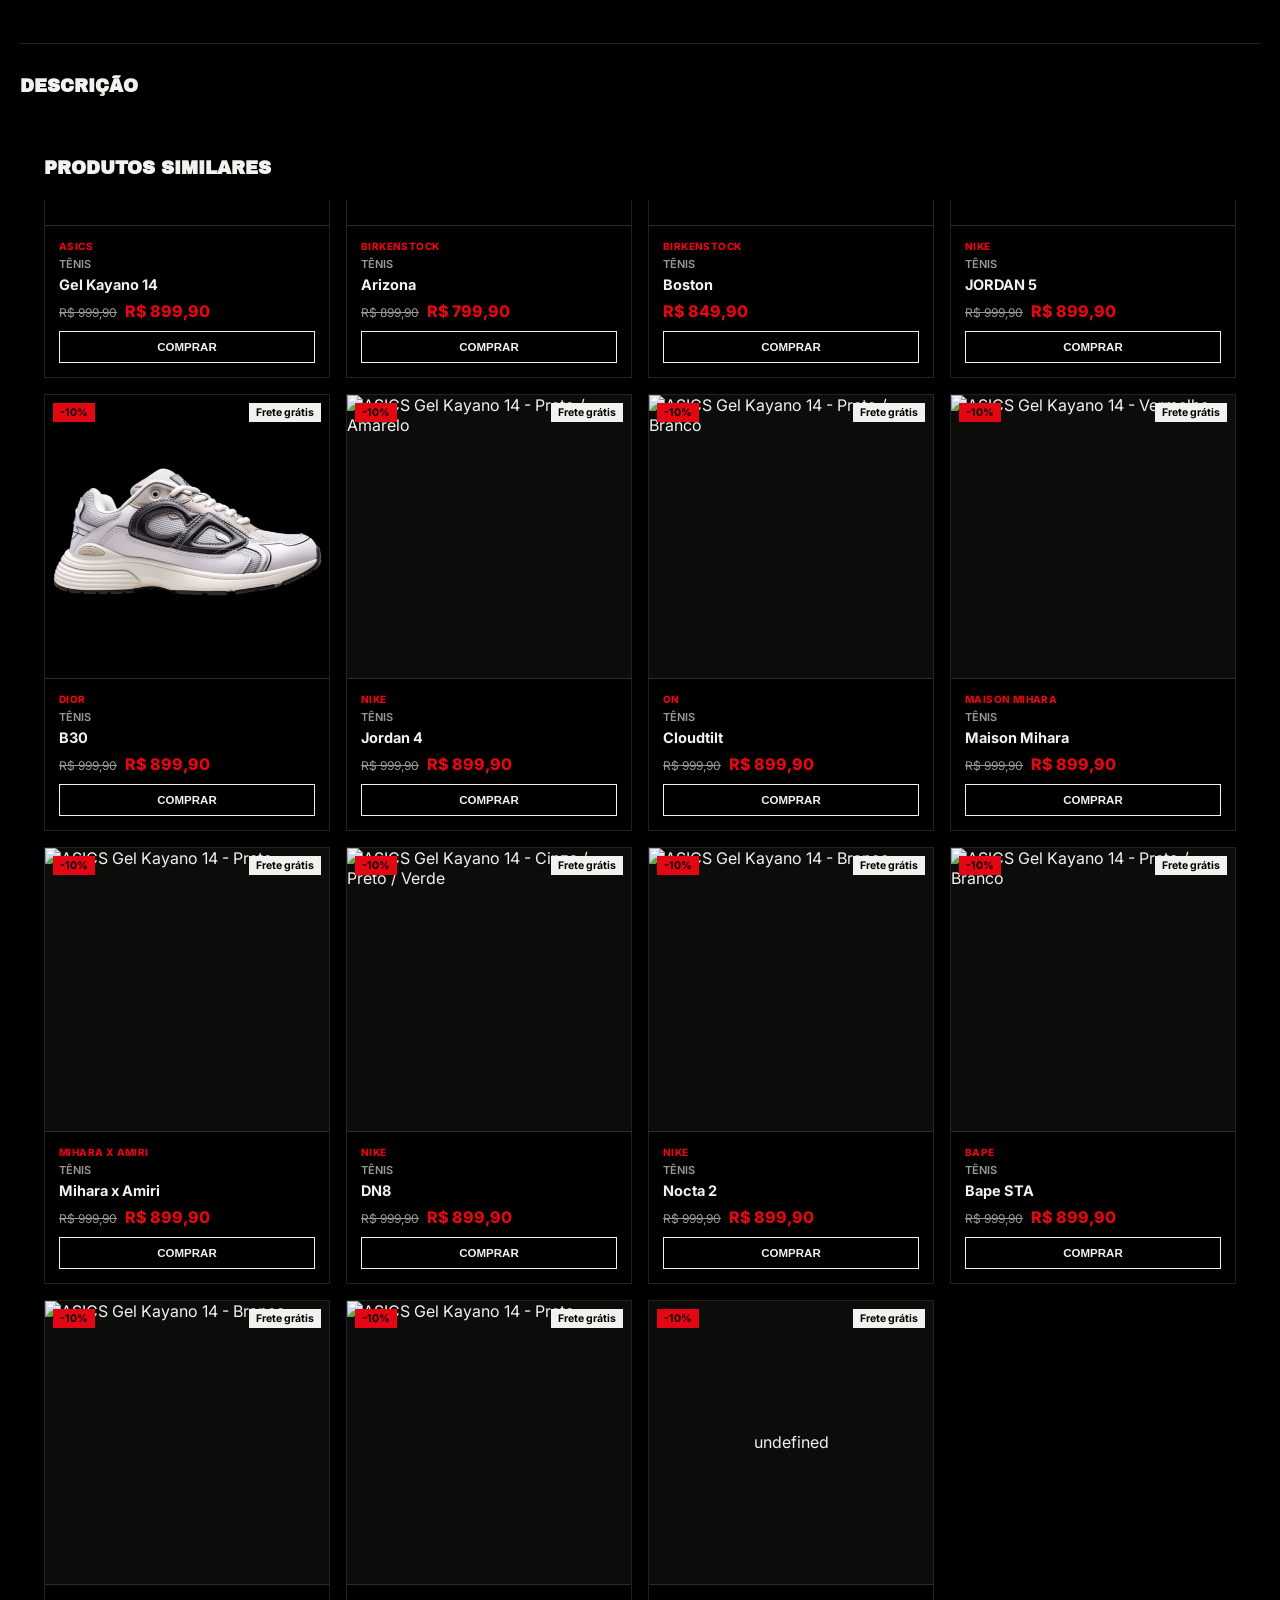
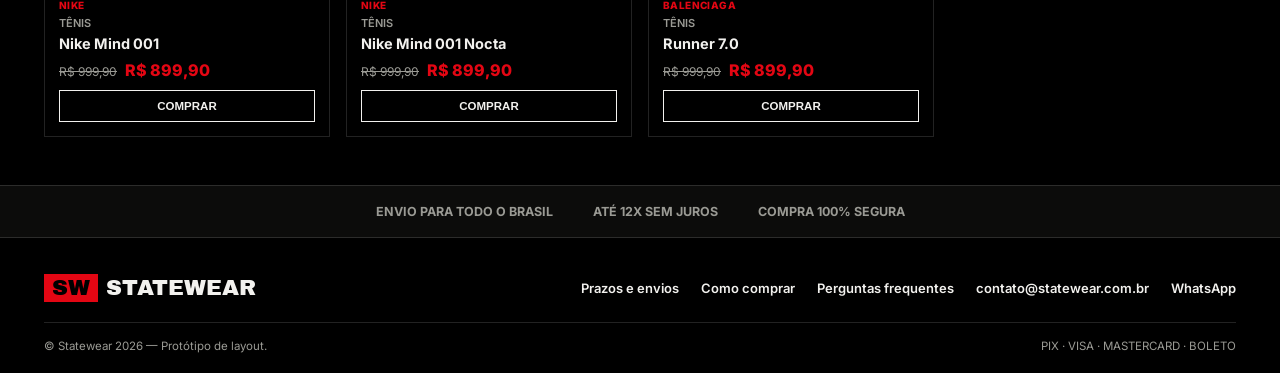
==== commit a0b57f8e: "Add files via upload" ====
--- a/index.html
+++ b/index.html
@@ -69,8 +69,21 @@
     <button type="button" class="cat-pill brand-pill" data-brand="NIKE TECH">Nike Tech</button>
     <button type="button" class="cat-pill brand-pill" data-brand="ASICS">Asics</button>
     <button type="button" class="cat-pill brand-pill" data-brand="BIRKENSTOCK">Birkenstock</button>
-    <button type="button" class="cat-pill brand-pill" data-brand="JORDAN">Jordan</button>
+  
     <button type="button" class="cat-pill brand-pill" data-brand="DIOR">Dior</button>
+    <button type="button" class="cat-pill brand-pill" data-brand="ON">On</button>
+    <button type="button" class="cat-pill brand-pill" data-brand="LANVIN">Lanvin</button> 
+    <button type="button" class="cat-pill brand-pill" data-brand="NIKE">Nike</button> 
+    <button type="button" class="cat-pill brand-pill" data-brand="MAISON MIHARA">Maison Mihara</button> 
+    <button type="button" class="cat-pill brand-pill" data-brand="AMIRI">Amiri</button> 
+  
+    <button type="button" class="cat-pill brand-pill" data-brand="BAPE">Bape</button> 
+    <button type="button" class="cat-pill brand-pill" data-brand="BALENCIAGA">Balenciaga</button> 
+   <button type="button" class="cat-pill brand-pill" data-brand="MIHARA x AMIRI">Mihara x Amiri</button> 
+
+
+
+
   </div>
 </div>
 
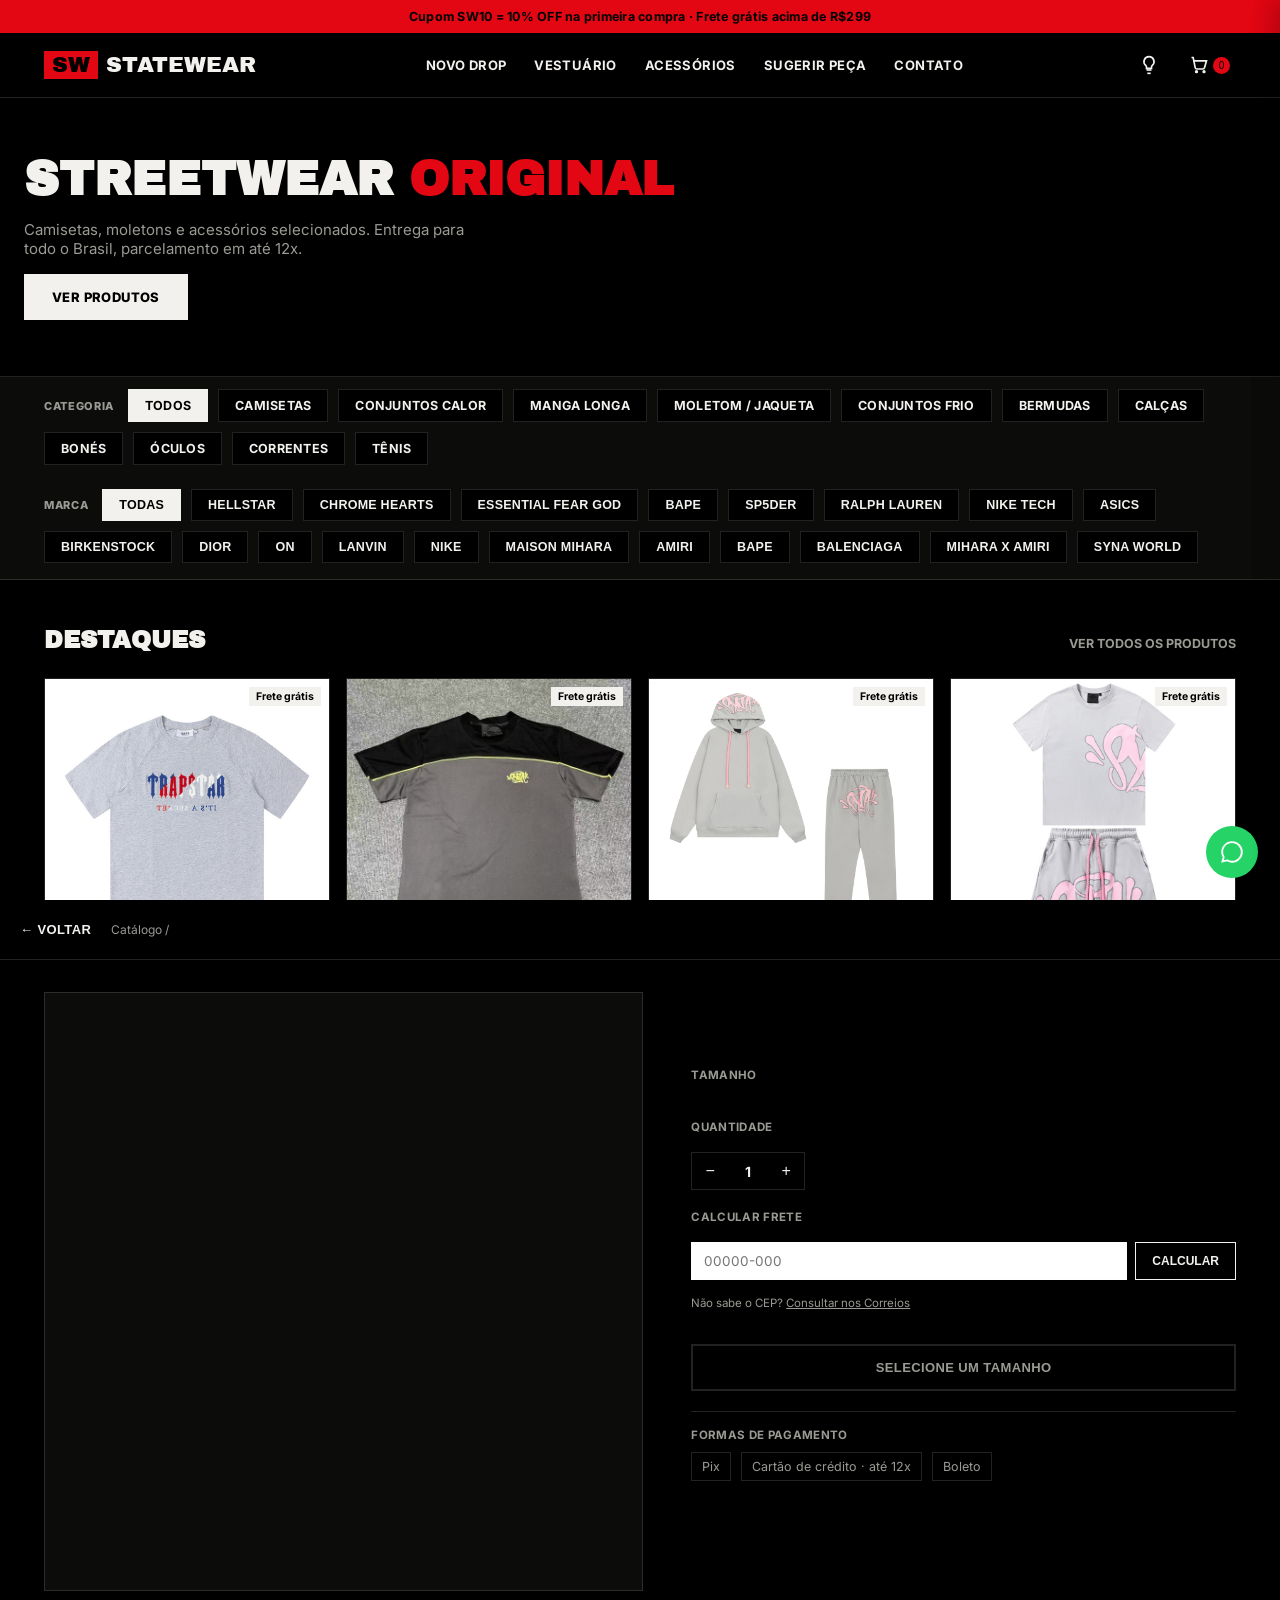
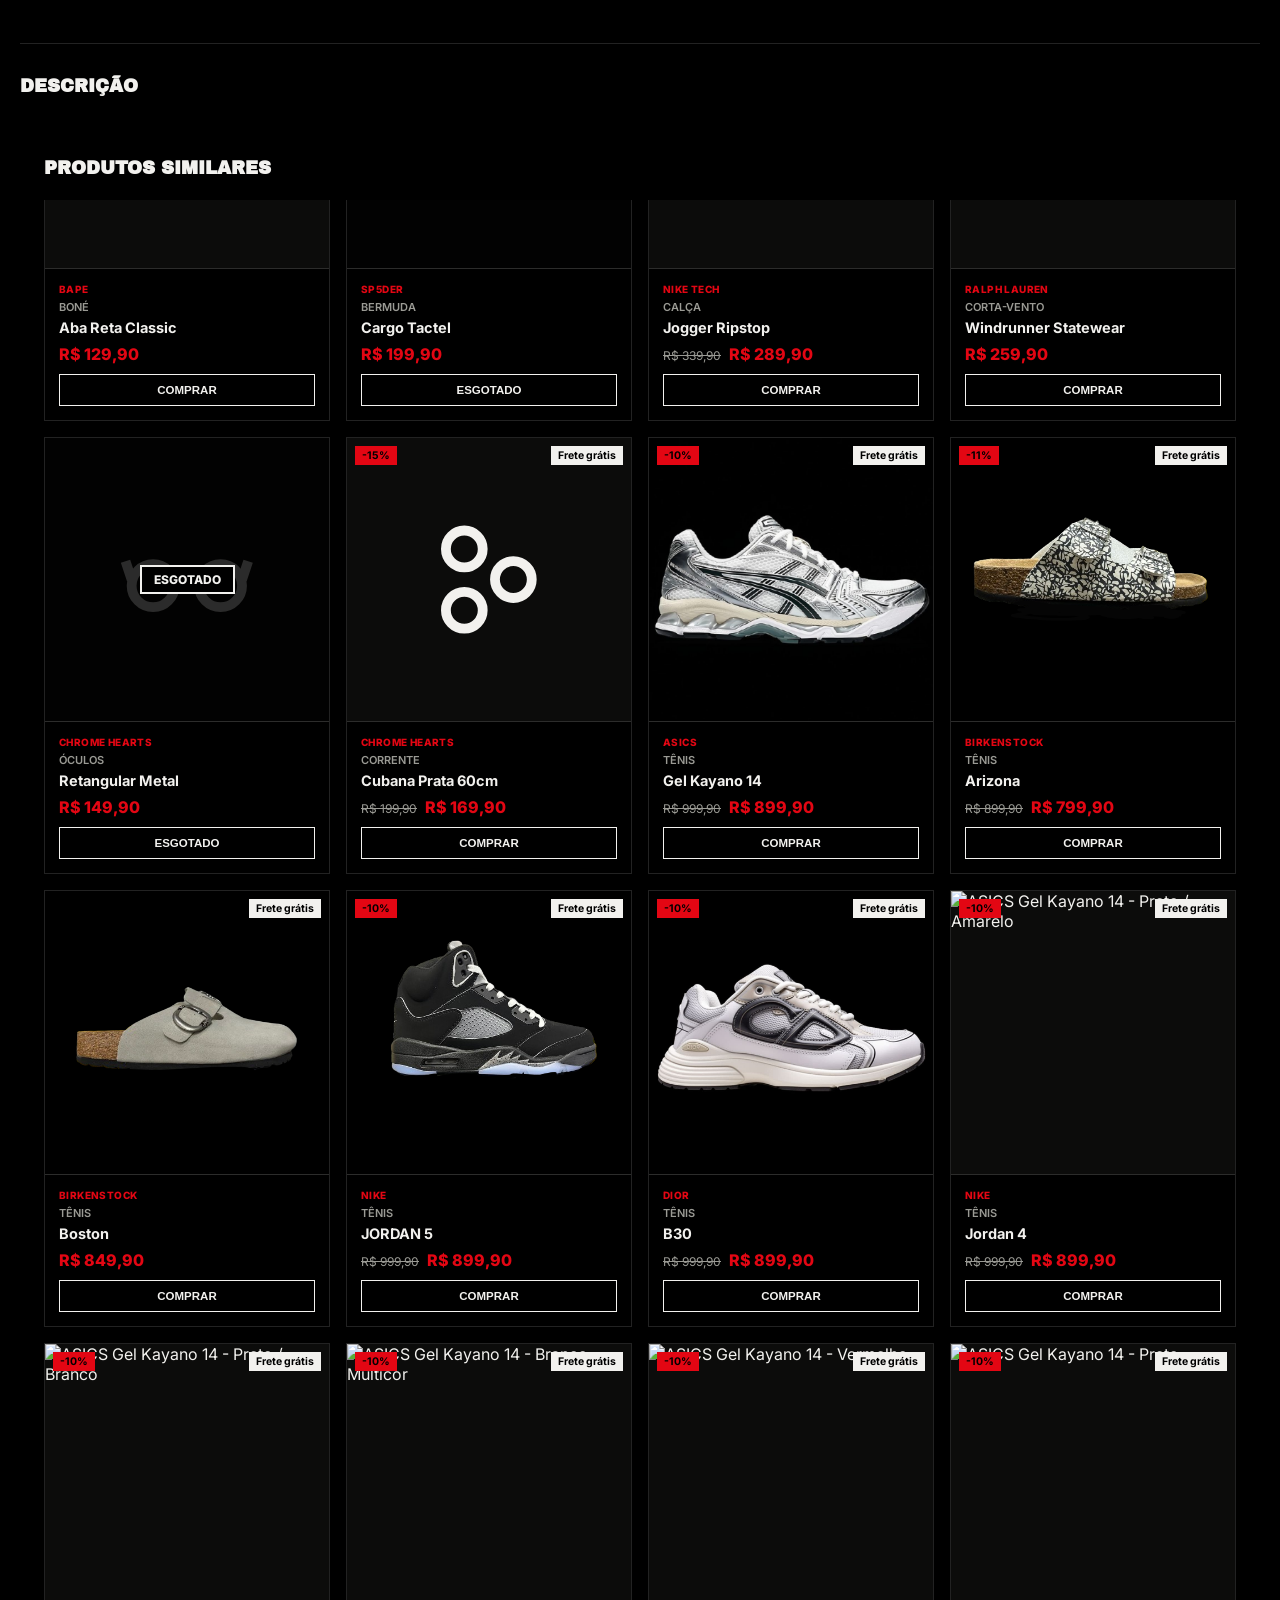
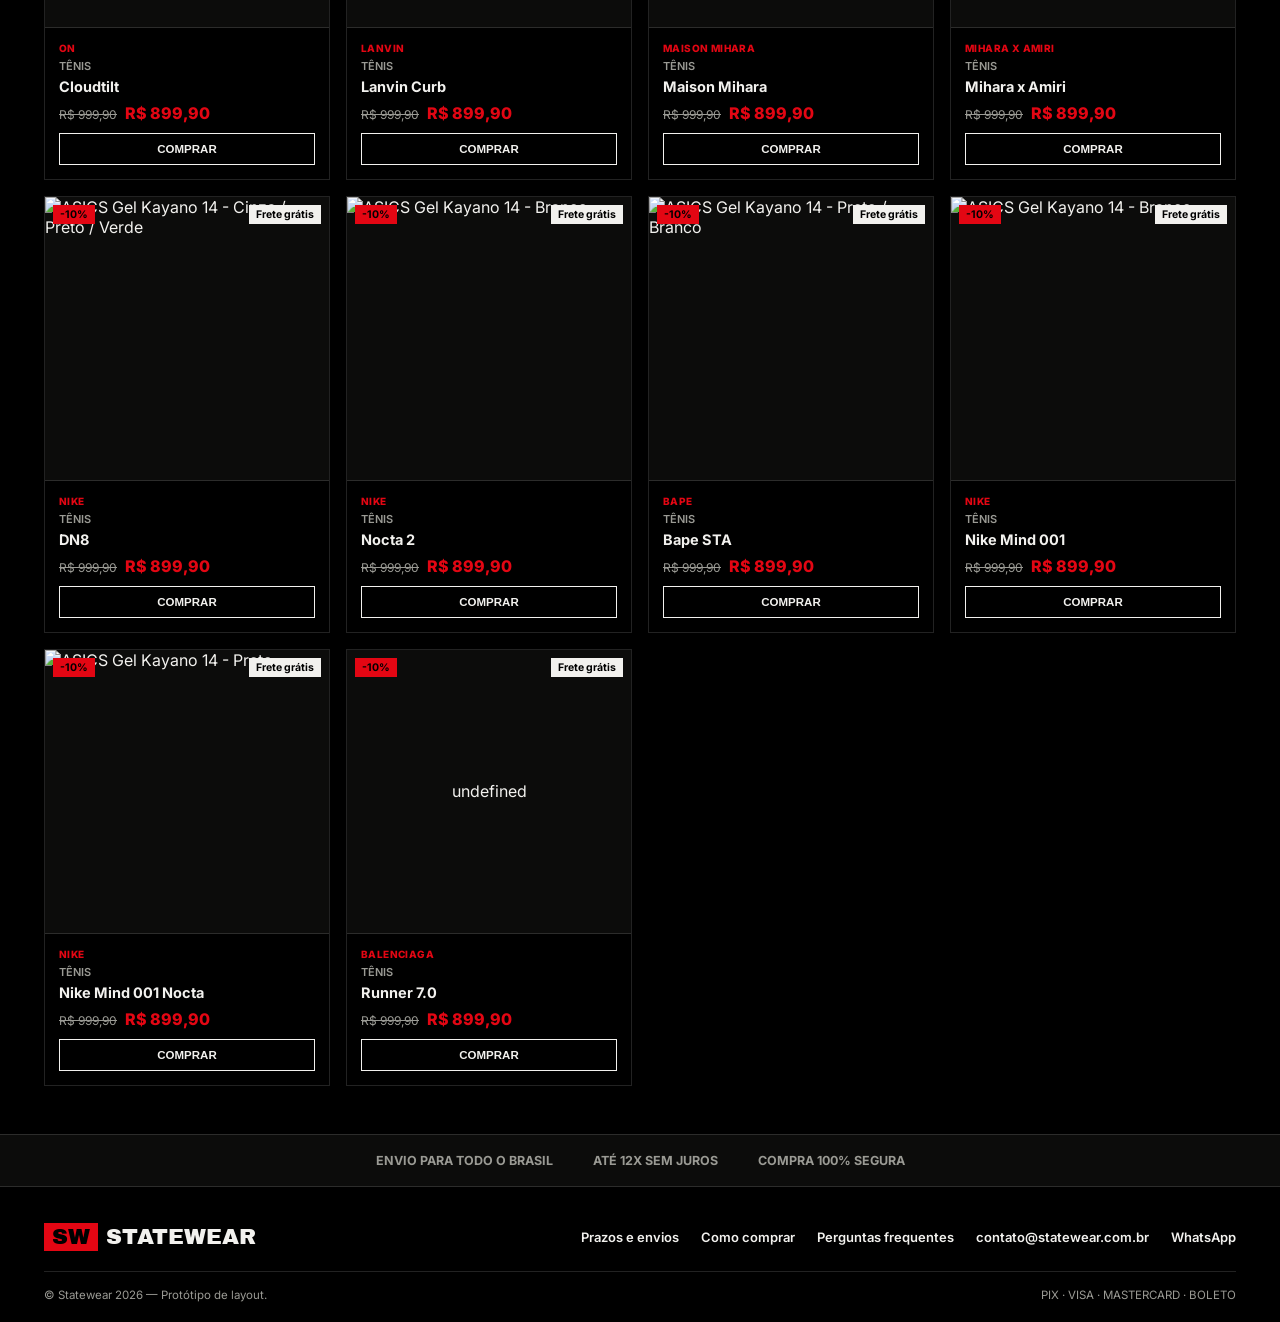
==== commit 1bffec22: "Add files via upload" ====
--- a/index.html
+++ b/index.html
@@ -49,13 +49,18 @@
     <span class="filter-label">Categoria</span>
     <a href="#produtos" class="cat-pill active">Todos</a>
     <a href="#produtos" class="cat-pill">Camisetas</a>
+    <a href="#produtos" class="cat-pill">Conjuntos Calor</a>
+    <a href="#produtos" class="cat-pill">Manga Longa</a>
     <a href="#produtos" class="cat-pill">Moletom / Jaqueta</a>
+    <a href="#produtos" class="cat-pill">Conjuntos Frio</a>
     <a href="#produtos" class="cat-pill">Bermudas</a>
     <a href="#produtos" class="cat-pill">Calças</a>
     <a href="#produtos" class="cat-pill">Bonés</a>
     <a href="#produtos" class="cat-pill">Óculos</a>
     <a href="#produtos" class="cat-pill">Correntes</a>
     <a href="#produtos" class="cat-pill">Tênis</a>
+
+    
   </div>
   <div class="cats-row" id="brandFilters">
     <span class="filter-label">Marca</span>
@@ -79,7 +84,8 @@
   
     <button type="button" class="cat-pill brand-pill" data-brand="BAPE">Bape</button> 
     <button type="button" class="cat-pill brand-pill" data-brand="BALENCIAGA">Balenciaga</button> 
-   <button type="button" class="cat-pill brand-pill" data-brand="MIHARA x AMIRI">Mihara x Amiri</button> 
+    <button type="button" class="cat-pill brand-pill" data-brand="MIHARA x AMIRI">Mihara x Amiri</button> 
+    <button type="button" class="cat-pill brand-pill" data-brand="SYNA WORLD">Syna World</button>
 
 
 
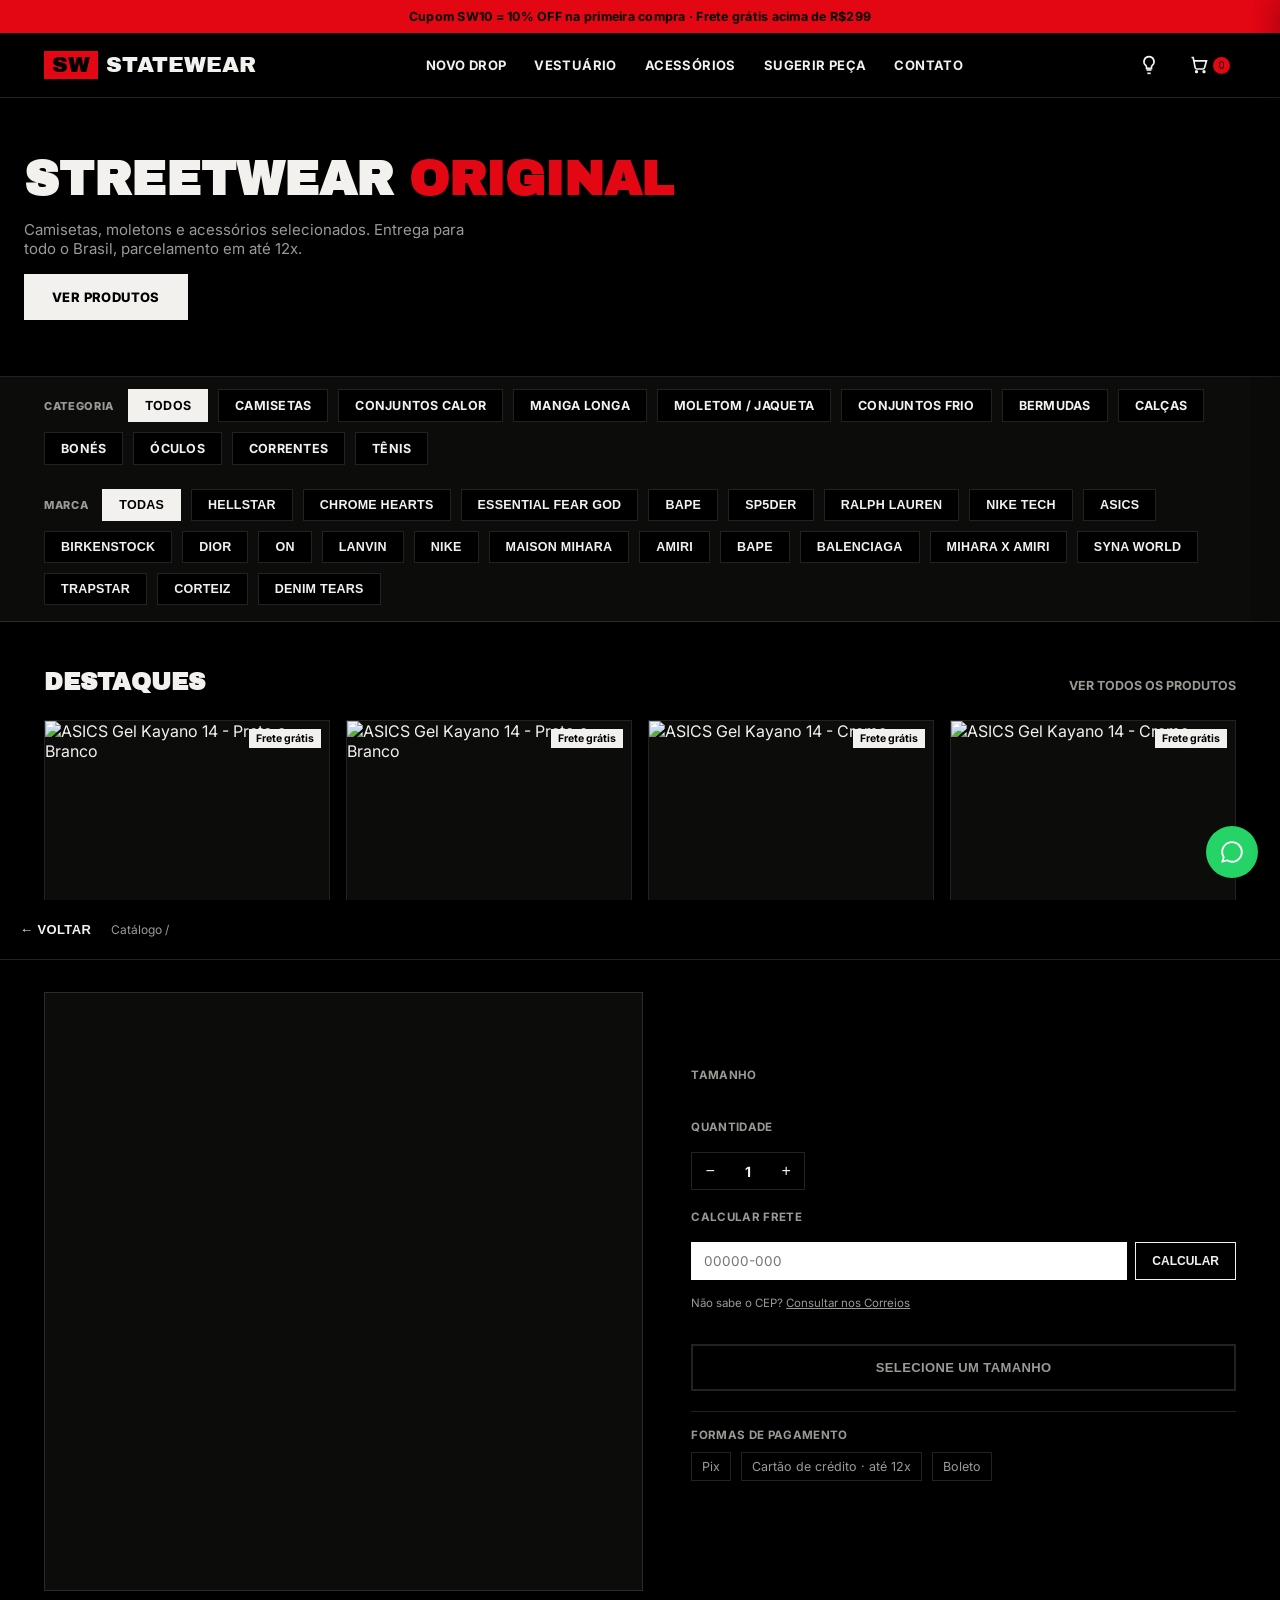
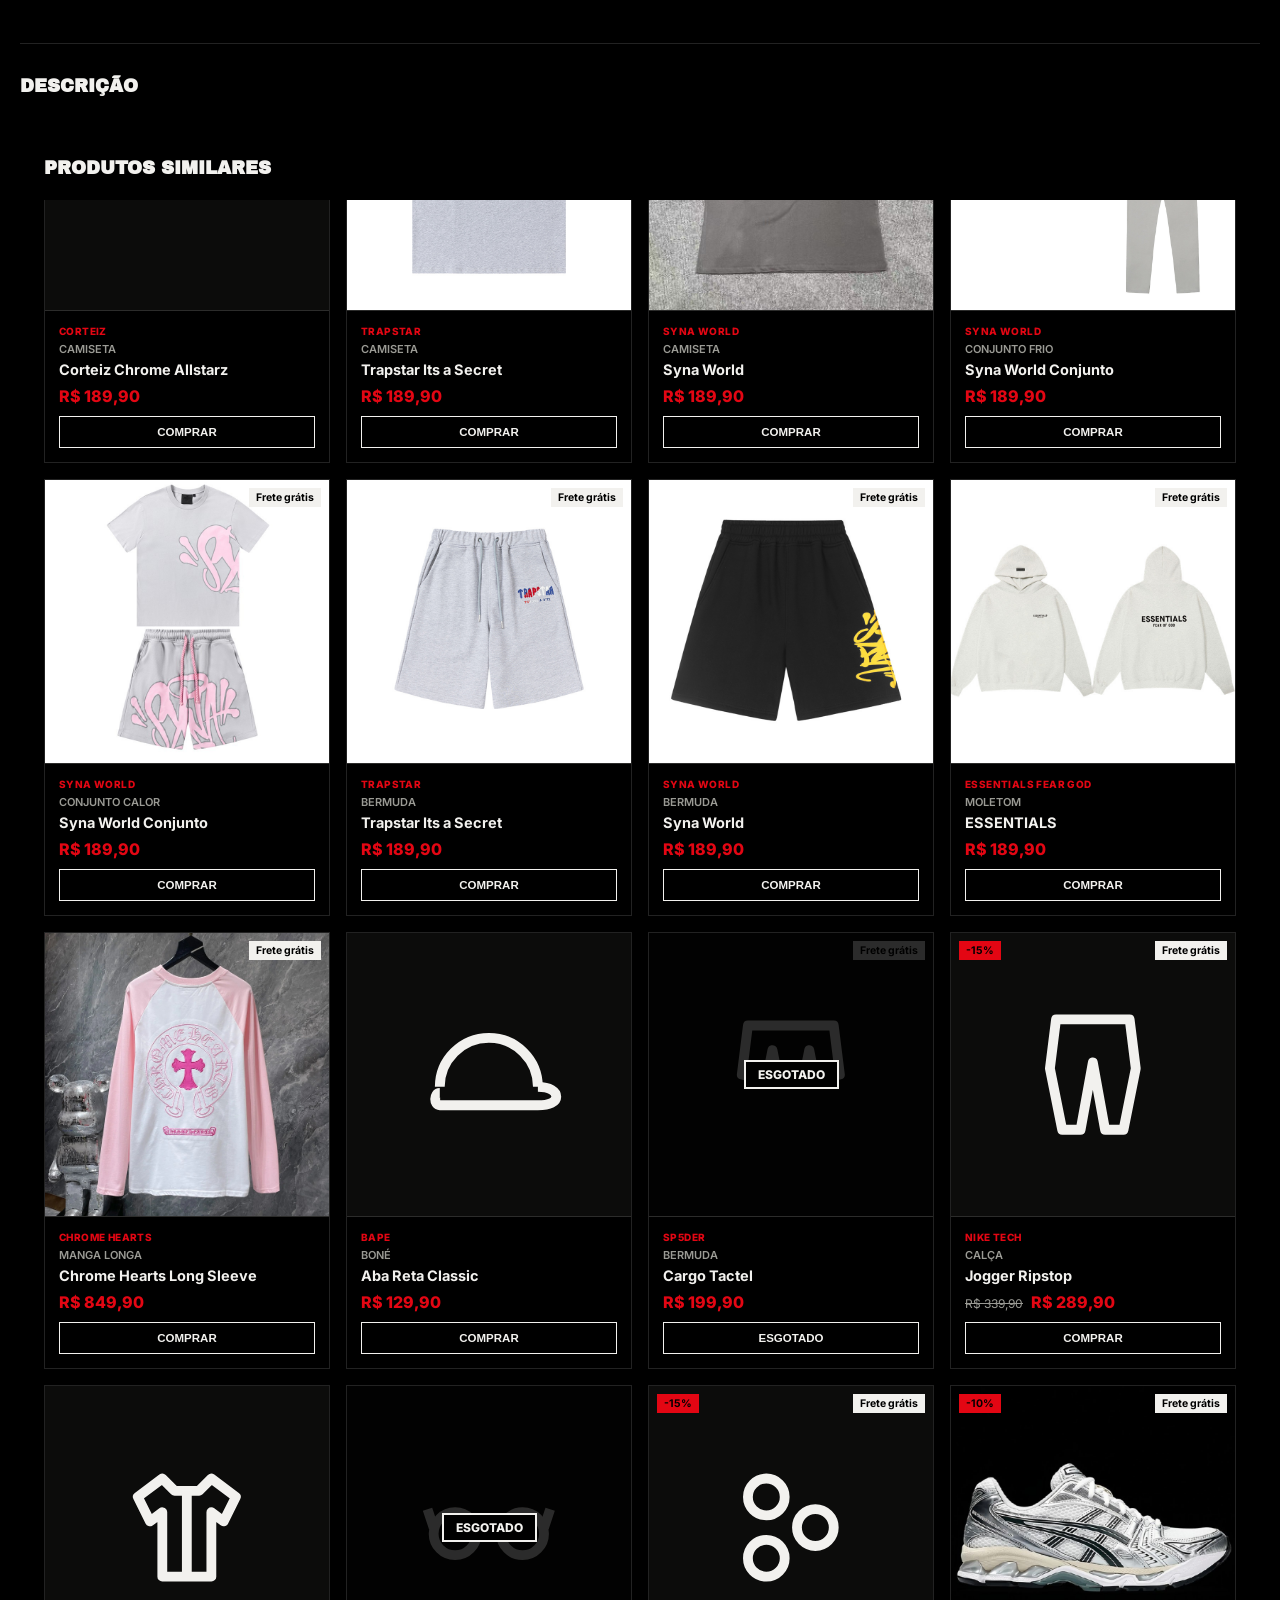
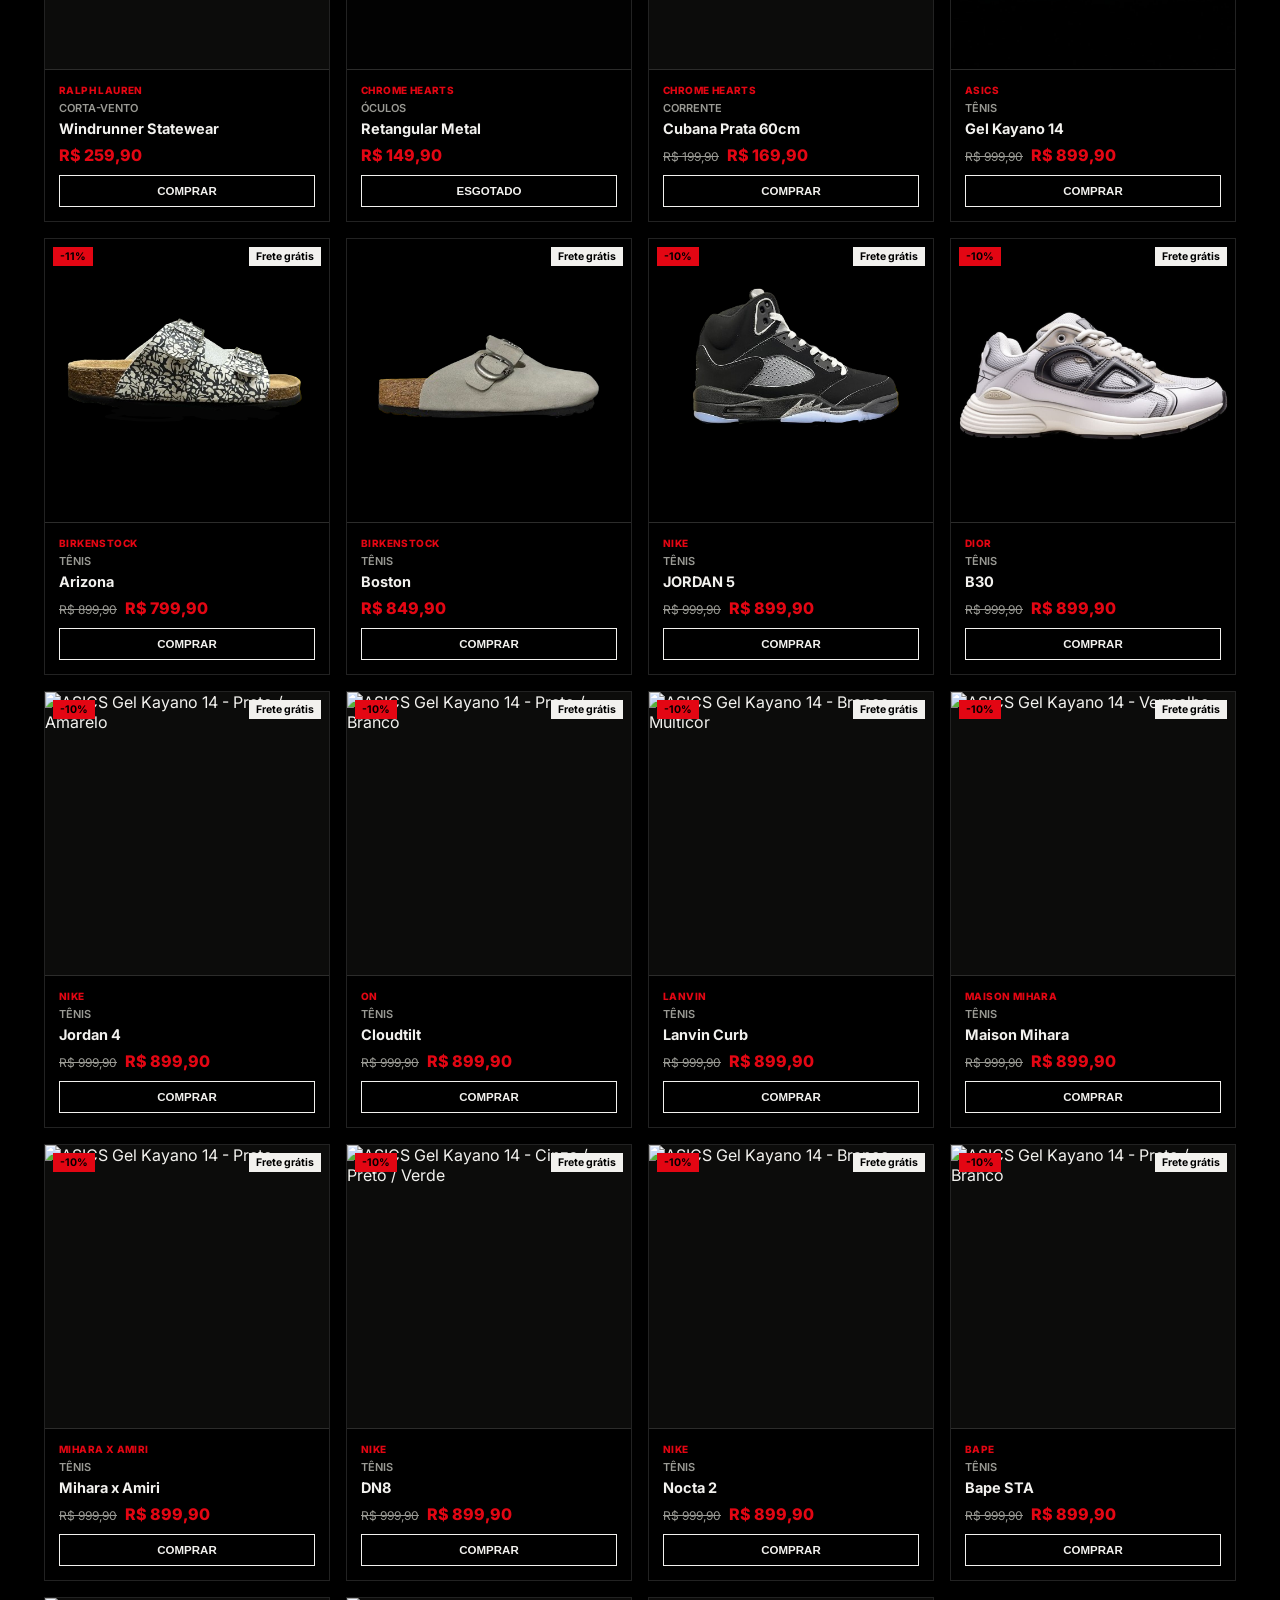
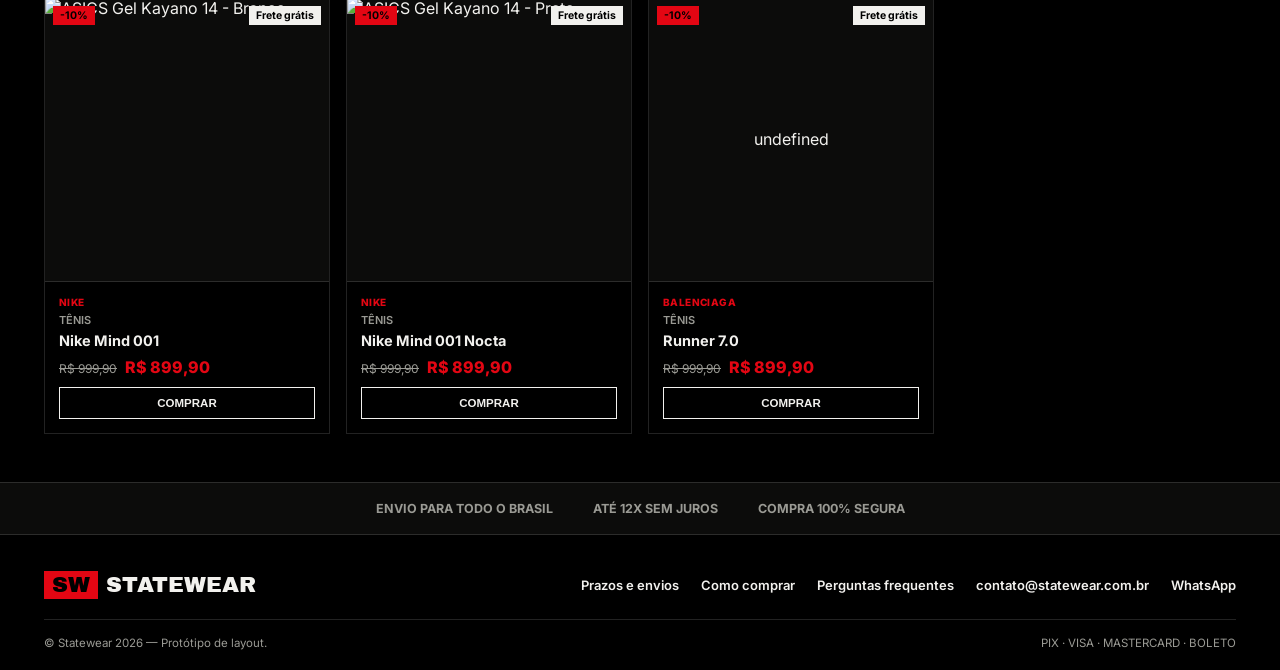
==== commit 38a0c945: "Add files via upload" ====
--- a/index.html
+++ b/index.html
@@ -86,7 +86,9 @@
     <button type="button" class="cat-pill brand-pill" data-brand="BALENCIAGA">Balenciaga</button> 
     <button type="button" class="cat-pill brand-pill" data-brand="MIHARA x AMIRI">Mihara x Amiri</button> 
     <button type="button" class="cat-pill brand-pill" data-brand="SYNA WORLD">Syna World</button>
-
+    <button type="button" class="cat-pill brand-pill" data-brand="TRAPSTAR">Trapstar</button>
+    <button type="button" class="cat-pill brand-pill" data-brand="CORTEIZ">Corteiz</button>
+<button type="button" class="cat-pill brand-pill" data-brand="DENIM TEARS">Denim Tears</button>
 
 
 
